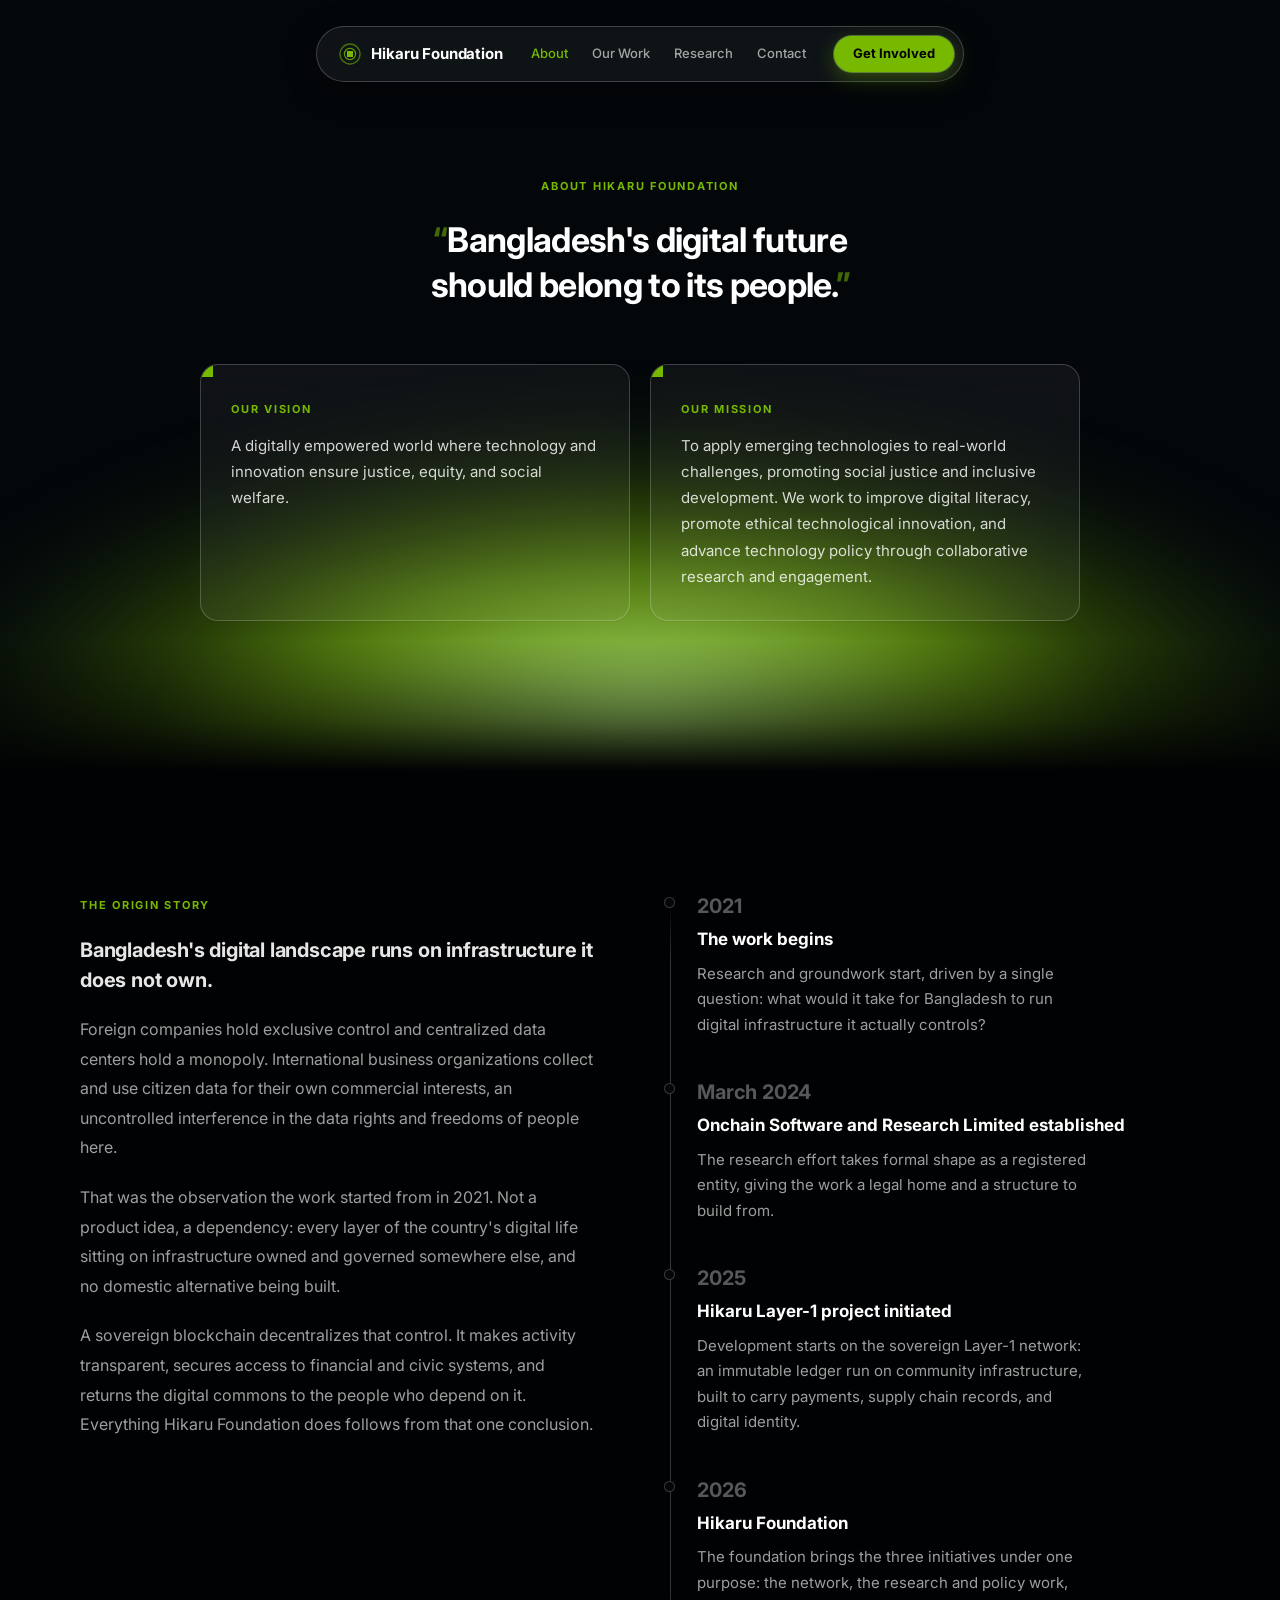
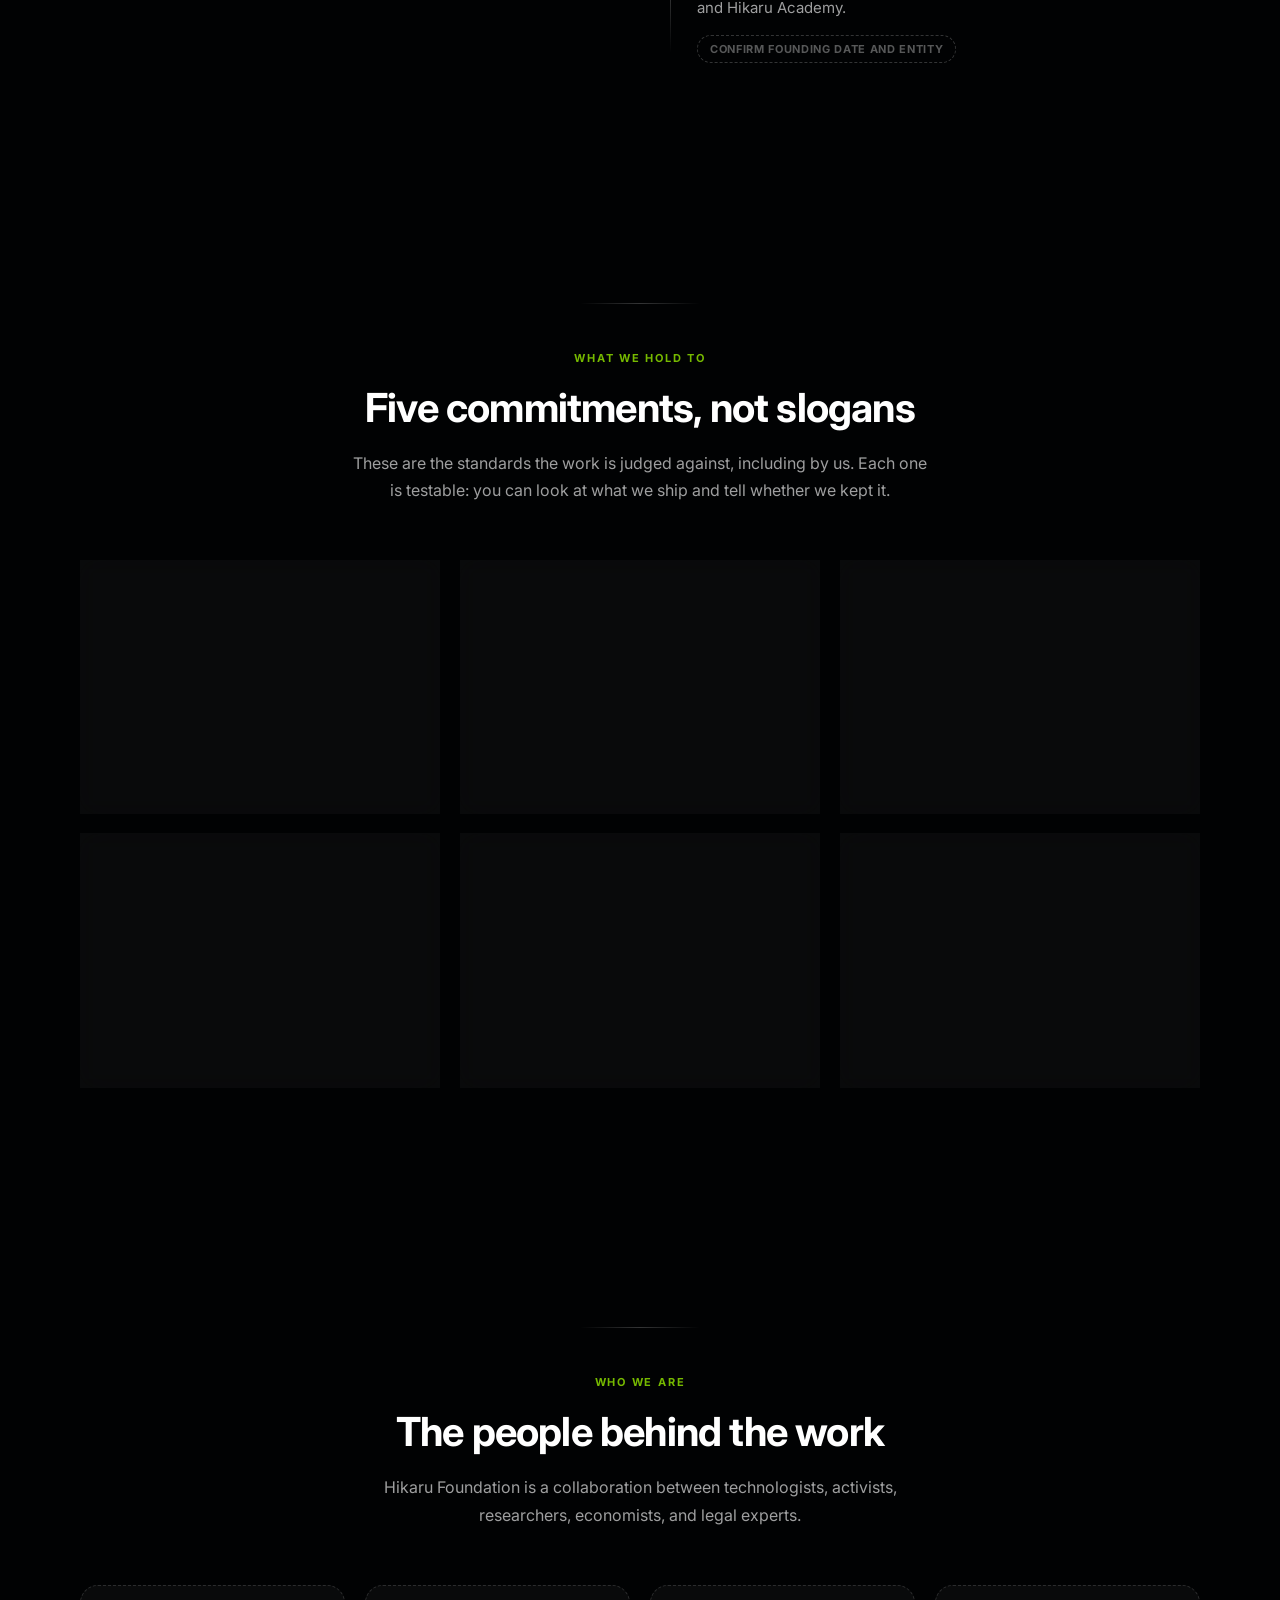
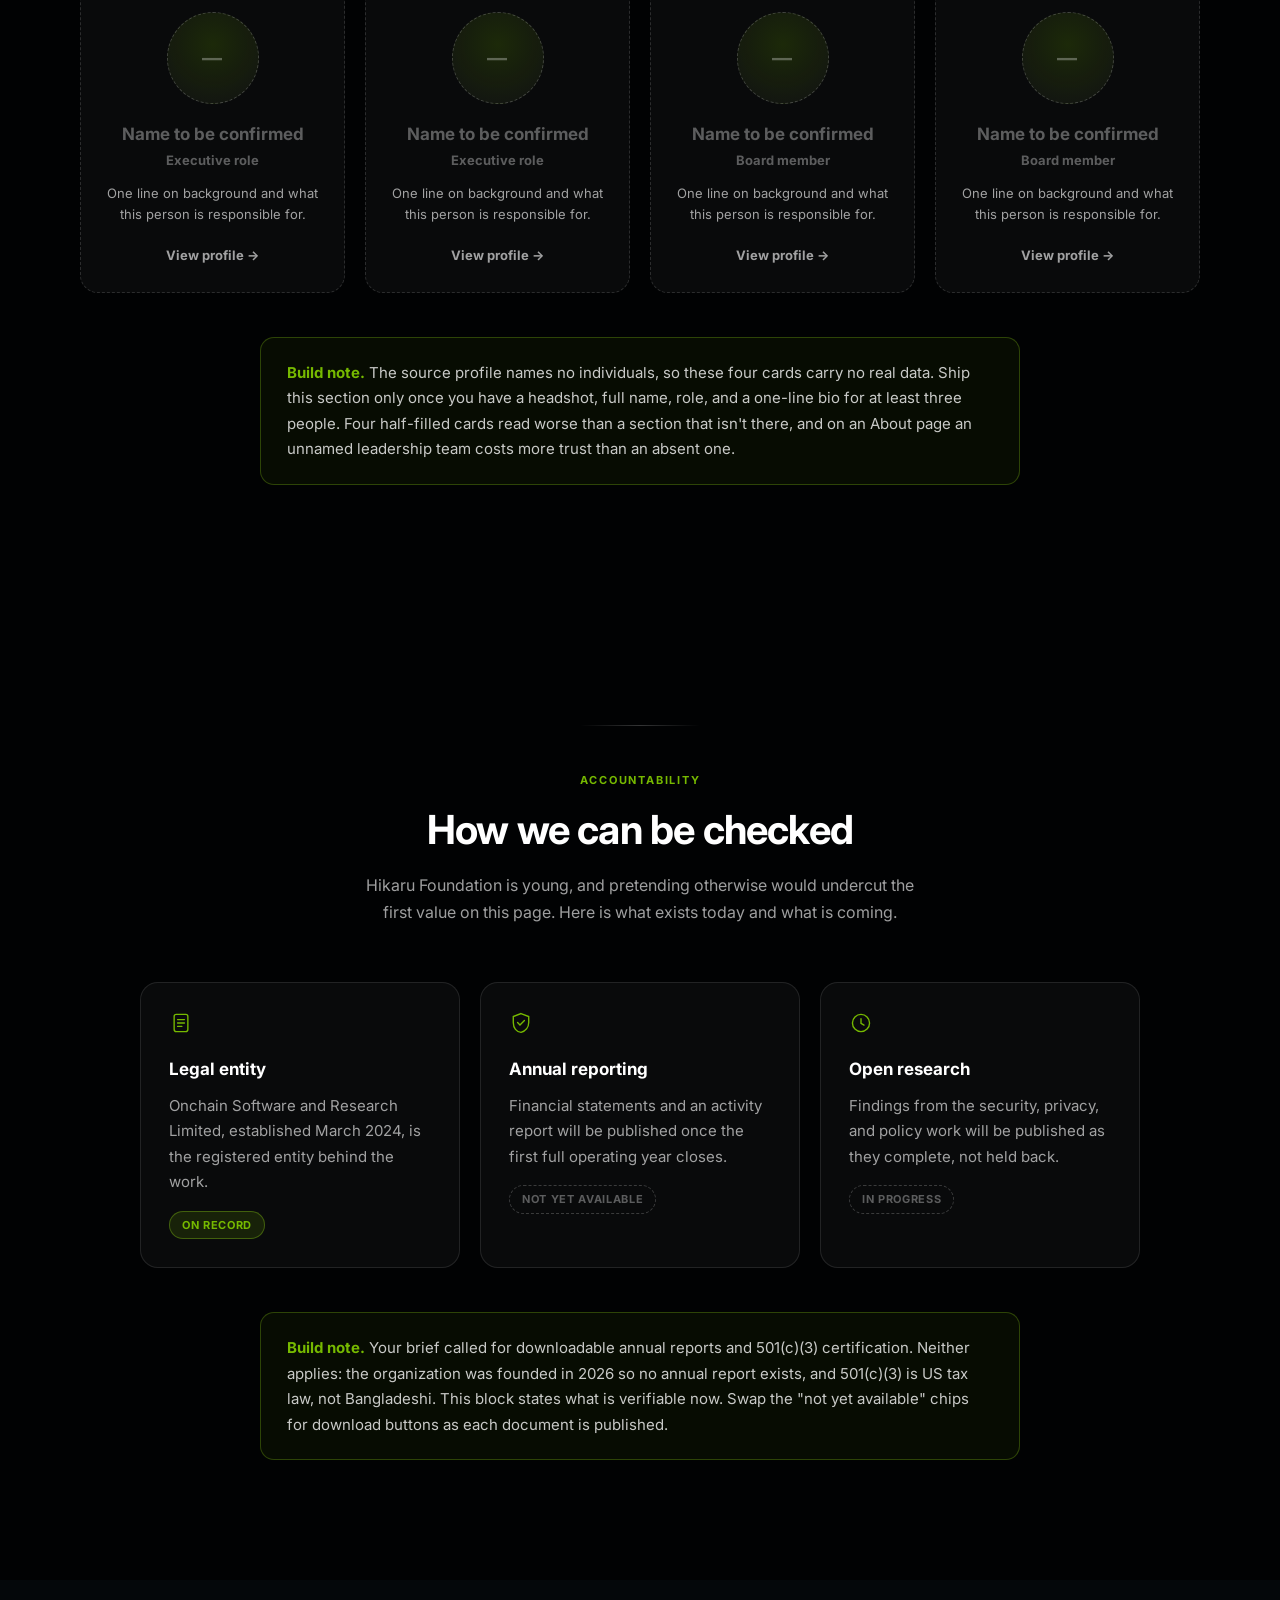
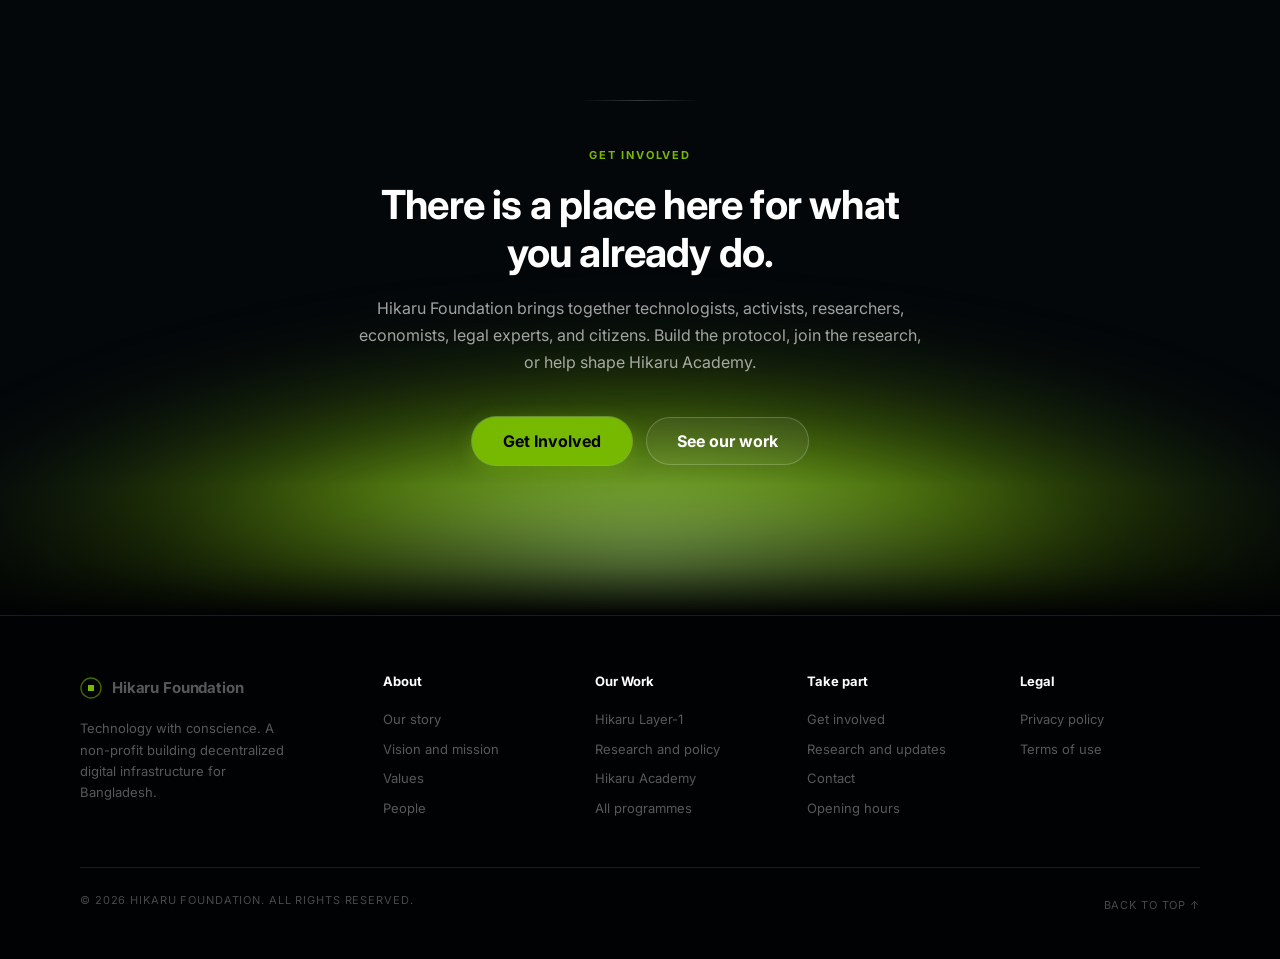
==== about.html @ 53559cbf "Initial commit: Hikaru Foundation static site Seven-page marketing site with no build step or framew" ====
<!DOCTYPE html>
<html lang="en">
<head>
<meta charset="utf-8">
<meta name="viewport" content="width=device-width, initial-scale=1">
<title>About — Hikaru Foundation</title>
<link rel="preconnect" href="https://fonts.googleapis.com">
<link rel="preconnect" href="https://fonts.gstatic.com" crossorigin>
<link href="https://fonts.googleapis.com/css2?family=Inter:wght@400;500;700&display=swap" rel="stylesheet">
<style>
/* ============================================================
   Same token set as the homepage. Nothing new except the
   timeline and team-card rules at the bottom of this sheet.
   ============================================================ */
:root{
  --primary:#76b900;
  --primary-lift:#8fd414;
  --on-primary:#000;
  --ink:#04070a;
  --ink-deep:#010203;
  --on-dark:#fff;
  --on-dark-mute:rgba(255,255,255,.62);
  --on-dark-faint:rgba(255,255,255,.34);
  --hairline:rgba(255,255,255,.10);
  --hairline-lit:rgba(255,255,255,.20);
  --panel:rgba(255,255,255,.035);

  --t-hero:54px; --t-quote:34px; --t-display:40px; --t-h-xl:24px; --t-h-md:20px;
  --t-card:17px; --t-body:16px; --t-sm:15px; --t-cap:13px; --t-xs:11px;

  --sp-section:120px;
}
*{margin:0;padding:0;box-sizing:border-box}
html{scroll-behavior:smooth}
body{
  font-family:Inter,Arial,sans-serif;background:var(--ink-deep);color:var(--on-dark);
  -webkit-font-smoothing:antialiased;line-height:1.5;overflow-x:hidden;
}
@media (prefers-reduced-motion:reduce){html{scroll-behavior:auto}}

.shell{max-width:1200px;margin:0 auto;padding:0 40px}
.narrow{max-width:900px;margin:0 auto}
.center{text-align:center}

/* ---------- stage: bloom slab ---------- */
.stage{position:relative;background:var(--ink);overflow:hidden;isolation:isolate}
.stage::before{
  content:"";position:absolute;left:50%;bottom:-46%;transform:translateX(-50%);
  width:150%;height:105%;pointer-events:none;z-index:0;
  background:radial-gradient(closest-side,
    rgba(196,255,130,.92),
    rgba(143,212,20,.60) 34%,
    rgba(118,185,0,.28) 52%,
    rgba(60,110,10,.11) 68%,
    transparent 80%);
  filter:blur(28px);
  animation:breathe 11s ease-in-out infinite alternate;
}
.stage::after{
  content:"";position:absolute;left:0;right:0;bottom:0;height:130px;z-index:1;
  background:linear-gradient(to bottom, transparent, rgba(1,2,3,.55) 62%, var(--ink-deep));
  pointer-events:none;
}
@keyframes breathe{
  from{transform:translateX(-50%) scale(1);opacity:.92}
  to{transform:translateX(-50%) scale(1.07);opacity:1}
}
@media (prefers-reduced-motion:reduce){.stage::before{animation:none}}
.stage > *{position:relative;z-index:2}

/* ---------- nav ---------- */
.nav-wrap{padding:26px 0 0}
.nav{
  margin:0 auto;width:max-content;display:flex;align-items:center;gap:28px;
  padding:9px 9px 9px 22px;border-radius:999px;
  background:rgba(255,255,255,.05);border:1px solid var(--hairline-lit);
  backdrop-filter:blur(20px) saturate(140%);-webkit-backdrop-filter:blur(20px) saturate(140%);
  box-shadow:0 8px 30px rgba(0,0,0,.45);
}
.brand{display:flex;align-items:center;gap:10px;color:inherit;text-decoration:none}
.brand svg{flex:none}
.brand b{font-size:var(--t-sm);font-weight:700;letter-spacing:-.01em}
.nav-links{display:flex;gap:24px}
.nav-links a{color:var(--on-dark-mute);text-decoration:none;font-size:var(--t-cap);font-weight:500}
.nav-links a:hover,.nav-links a[aria-current]{color:var(--on-dark)}
.nav-links a[aria-current]{color:var(--primary)}
.nav-cta{display:flex;gap:8px}

/* ---------- pills ---------- */
.pill{
  display:inline-flex;align-items:center;justify-content:center;gap:8px;
  height:36px;padding:0 18px;border-radius:999px;border:1px solid transparent;
  font:inherit;font-size:var(--t-cap);font-weight:700;text-decoration:none;cursor:pointer;
  transition:transform .18s, background .18s, box-shadow .18s, border-color .18s;
}
.pill-solid{background:var(--primary);color:var(--on-primary);box-shadow:0 0 0 1px rgba(196,255,130,.35), 0 6px 20px rgba(118,185,0,.35)}
.pill-solid:hover{background:var(--primary-lift);transform:translateY(-1px);box-shadow:0 0 0 1px rgba(196,255,130,.5), 0 8px 26px rgba(118,185,0,.5)}
.pill-ghost{background:rgba(255,255,255,.06);color:var(--on-dark);border-color:var(--hairline-lit)}
.pill-ghost:hover{border-color:rgba(255,255,255,.4);transform:translateY(-1px)}
.pill-lg{height:48px;padding:0 30px;font-size:var(--t-body)}
:focus-visible{outline:2px solid var(--primary);outline-offset:3px}

/* ---------- shared type ---------- */
.eyebrow{font-size:var(--t-xs);font-weight:700;letter-spacing:.16em;text-transform:uppercase;color:var(--primary)}
h2{font-size:var(--t-display);font-weight:700;line-height:1.2;letter-spacing:-.02em}
.lede{margin:18px auto 0;max-width:58ch;color:var(--on-dark-mute);font-size:var(--t-body);line-height:1.7}
section{padding:var(--sp-section) 0}
.rule{width:120px;height:1px;margin:0 auto 40px;background:linear-gradient(90deg,transparent,var(--hairline-lit),transparent)}

/* ==================== 1. MISSION & VISION BANNER ==================== */
.banner{padding:96px 0 150px;text-align:center}
.banner .kicker{margin-bottom:22px}
.quote{
  font-size:var(--t-quote);font-weight:700;line-height:1.34;letter-spacing:-.02em;
  max-width:22ch;margin:0 auto;position:relative;
}
.quote .mark{color:var(--primary);opacity:.55}
.vm-pair{display:grid;grid-template-columns:1fr 1fr;gap:20px;max-width:880px;margin:56px auto 0;text-align:left}
.vm-card{
  padding:30px;border-radius:18px;background:rgba(255,255,255,.05);
  border:1px solid var(--hairline-lit);backdrop-filter:blur(16px);position:relative;overflow:hidden;
}
.vm-card::before{content:"";position:absolute;top:0;left:0;width:12px;height:12px;background:var(--primary)}
.vm-card p{margin-top:14px;font-size:var(--t-sm);line-height:1.75;color:rgba(255,255,255,.82)}

/* ==================== 2. ORIGIN STORY + TIMELINE ==================== */
.story{display:grid;grid-template-columns:1fr 1.05fr;gap:64px;align-items:start}
.story-copy p{color:var(--on-dark-mute);font-size:var(--t-body);line-height:1.85;margin-top:20px}
.story-copy p.first{color:rgba(255,255,255,.9);font-size:var(--t-h-md);font-weight:700;line-height:1.5;letter-spacing:-.01em}

.tl{position:relative;padding-left:38px}
.tl::before{ /* the spine */
  content:"";position:absolute;left:11px;top:10px;bottom:10px;width:1px;
  background:linear-gradient(to bottom, transparent, var(--hairline-lit) 8%, var(--hairline-lit) 92%, transparent);
}
.tl::after{ /* the lit portion, height set by JS on scroll */
  content:"";position:absolute;left:11px;top:10px;width:1px;height:var(--tl-progress,0px);
  background:linear-gradient(to bottom, rgba(196,255,130,.9), rgba(118,185,0,.35));
  box-shadow:0 0 12px rgba(143,212,20,.6);
  transition:height .25s linear;
}
.tl-item{position:relative;padding:0 0 40px}
.tl-item:last-child{padding-bottom:0}
.tl-dot{
  position:absolute;left:-33px;top:6px;width:11px;height:11px;border-radius:999px;
  background:var(--ink);border:1px solid var(--hairline-lit);
  transition:background .3s, border-color .3s, box-shadow .3s;
}
.tl-item.lit .tl-dot{background:var(--primary);border-color:rgba(196,255,130,.8);box-shadow:0 0 16px rgba(143,212,20,.75)}
.tl-year{font-size:var(--t-h-md);font-weight:700;letter-spacing:-.01em;color:var(--on-dark-faint);transition:color .3s}
.tl-item.lit .tl-year{color:var(--primary)}
.tl-head{font-size:var(--t-card);font-weight:700;margin:6px 0 8px}
.tl-body{font-size:var(--t-sm);color:var(--on-dark-mute);line-height:1.7;max-width:44ch}
.tl-note{
  display:inline-block;margin-top:14px;padding:5px 12px;border-radius:999px;
  font-size:var(--t-xs);font-weight:700;letter-spacing:.06em;text-transform:uppercase;
  color:var(--on-dark-faint);border:1px dashed var(--hairline-lit);
}

/* ==================== 3. CORE VALUES ==================== */
.values{display:grid;grid-template-columns:repeat(3,1fr);gap:20px;margin-top:56px}
.value{
  position:relative;padding:32px 28px;text-align:left;overflow:hidden;
  background:var(--panel);border:1px solid var(--hairline);border-radius:18px;
  backdrop-filter:blur(14px);transition:border-color .22s, transform .22s, background .22s;
}
.value:hover{border-color:rgba(143,212,20,.4);transform:translateY(-4px);background:rgba(255,255,255,.055)}
.value::before{content:"";position:absolute;top:0;left:0;width:12px;height:12px;background:var(--primary)}
.value svg{color:var(--primary);margin-bottom:18px}
.value h3{font-size:var(--t-card);font-weight:700;margin-bottom:10px;letter-spacing:-.01em}
.value p{font-size:var(--t-sm);color:var(--on-dark-mute);line-height:1.7}

/* ==================== 4. LEADERSHIP GRID ==================== */
.team{display:grid;grid-template-columns:repeat(4,1fr);gap:20px;margin-top:56px}
.person{
  padding:26px;border-radius:18px;text-align:center;
  background:var(--panel);border:1px solid var(--hairline);
  transition:border-color .22s, transform .22s;
}
.person:hover{border-color:var(--hairline-lit);transform:translateY(-3px)}
.person .shot{
  width:92px;height:92px;border-radius:999px;margin:0 auto 18px;display:grid;place-items:center;
  background:radial-gradient(circle at 50% 35%, rgba(118,185,0,.18), rgba(255,255,255,.03));
  border:1px solid var(--hairline-lit);
  font-size:var(--t-h-md);font-weight:700;color:rgba(255,255,255,.30);letter-spacing:.06em;
}
.person h3{font-size:var(--t-card);font-weight:700;margin-bottom:4px}
.person .role{font-size:var(--t-cap);color:var(--primary);font-weight:700;margin-bottom:12px}
.person .bio{font-size:var(--t-cap);color:var(--on-dark-mute);line-height:1.65;margin-bottom:16px}
.person a{font-size:var(--t-cap);font-weight:700;color:var(--on-dark-mute);text-decoration:none;display:inline-flex;gap:6px}
.person a:hover{color:var(--primary)}

/* placeholder state — deliberately reads as unfinished */
.person.tbc{border-style:dashed;border-color:rgba(255,255,255,.14)}
.person.tbc .shot{border-style:dashed}
.person.tbc h3{color:var(--on-dark-faint)}
.person.tbc .role{color:var(--on-dark-faint)}

.callout{
  max-width:760px;margin:44px auto 0;padding:22px 26px;border-radius:14px;text-align:left;
  background:rgba(118,185,0,.06);border:1px solid rgba(143,212,20,.28);
  font-size:var(--t-sm);line-height:1.7;color:rgba(255,255,255,.78);
}
.callout b{color:var(--primary)}

/* ==================== 5. GOVERNANCE ==================== */
.gov{display:grid;grid-template-columns:repeat(3,1fr);gap:20px;max-width:1000px;margin:56px auto 0;text-align:left}
.gov-card{padding:28px;border-radius:18px;background:var(--panel);border:1px solid var(--hairline)}
.gov-card h3{font-size:var(--t-card);font-weight:700;margin:16px 0 10px}
.gov-card p{font-size:var(--t-sm);color:var(--on-dark-mute);line-height:1.7}
.gov-card .status{
  display:inline-block;margin-top:16px;padding:5px 12px;border-radius:999px;
  font-size:var(--t-xs);font-weight:700;letter-spacing:.06em;text-transform:uppercase;
}
.status.live{background:rgba(118,185,0,.14);color:var(--primary);border:1px solid rgba(143,212,20,.35)}
.status.soon{color:var(--on-dark-faint);border:1px dashed var(--hairline-lit)}

/* ==================== closing ==================== */
.close{padding:var(--sp-section) 0 150px;text-align:center}

/* ---------- footer ---------- */
.foot{background:var(--ink-deep);border-top:1px solid var(--hairline);padding:56px 0 40px}
.foot-grid{display:grid;grid-template-columns:1.5fr repeat(4,1fr);gap:32px}
.foot-brand p{margin-top:14px;font-size:var(--t-cap);color:var(--on-dark-faint);max-width:28ch;line-height:1.65}
.foot h4{font-size:var(--t-cap);font-weight:700;margin-bottom:14px}
.foot a{display:block;padding:5px 0;font-size:var(--t-cap);color:var(--on-dark-faint);text-decoration:none}
.foot a:hover{color:var(--primary)}
.foot .brand{display:flex}
.foot-bottom{display:flex;justify-content:space-between;gap:20px;flex-wrap:wrap;margin-top:44px;padding-top:24px;border-top:1px solid var(--hairline)}
.foot-bottom span,.foot-bottom a{font-size:var(--t-xs);letter-spacing:.08em;text-transform:uppercase;color:rgba(255,255,255,.28)}

/* ---------- reveal ---------- */
.rv{opacity:0;transform:translateY(22px)}
.rv.in{opacity:1;transform:none;transition:opacity .7s ease,transform .7s ease}
@media (prefers-reduced-motion:reduce){.rv{opacity:1;transform:none}}

/* ---------- narrow fallback (spec is desktop 1440) ---------- */
@media (max-width:980px){
  :root{--t-hero:32px;--t-quote:24px;--t-display:26px;--sp-section:72px}
  .shell{padding:0 20px}
  .nav-links{display:none}
  .story,.vm-pair,.values,.team,.gov{grid-template-columns:1fr}
  .team{gap:14px}
  .foot-grid{grid-template-columns:1fr 1fr}
}
</style>
</head>
<body>

<!-- ==================== STAGE: nav + mission banner ==================== -->
<div class="stage">
  <div class="nav-wrap">
    <nav class="nav" aria-label="Primary">
      <a class="brand" href="index.html">
        <svg width="22" height="22" viewBox="0 0 22 22" fill="none" aria-hidden="true">
          <circle cx="11" cy="11" r="10" stroke="#76b900" stroke-width="1.4" opacity=".55"/>
          <circle cx="11" cy="11" r="5.6" stroke="#76b900" stroke-width="1.2" opacity=".8"/>
          <rect x="8" y="8" width="6" height="6" fill="#76b900"/>
        </svg>
        <b>Hikaru Foundation</b>
      </a>
      <div class="nav-links">
        <a href="about.html" aria-current="page">About</a>
        <a href="work.html">Our Work</a>
        <a href="news.html">Research</a>
        <a href="contact.html">Contact</a>
      </div>
      <div class="nav-cta">
        <a class="pill pill-solid" href="involved.html">Get Involved</a>
      </div>
    </nav>
  </div>

  <!-- ===== 1. MISSION & VISION ===== -->
  <header class="banner" id="top">
    <div class="shell">
      <span class="eyebrow kicker" style="display:block">About Hikaru Foundation</span>

      <blockquote class="quote">
        <span class="mark">“</span>Bangladesh's digital future should belong to its people.<span class="mark">”</span>
      </blockquote>

      <div class="vm-pair">
        <div class="vm-card">
          <span class="eyebrow">Our vision</span>
          <p>A digitally empowered world where technology and innovation ensure justice, equity, and social welfare.</p>
        </div>
        <div class="vm-card">
          <span class="eyebrow">Our mission</span>
          <p>To apply emerging technologies to real-world challenges, promoting social justice and inclusive development. We work to improve digital literacy, promote ethical technological innovation, and advance technology policy through collaborative research and engagement.</p>
        </div>
      </div>
    </div>
  </header>
</div>

<main>

<!-- ==================== 2. ORIGIN STORY + TIMELINE ==================== -->
<section id="story">
  <div class="shell">
    <div class="story">

      <div class="story-copy rv">
        <span class="eyebrow">The origin story</span>
        <p class="first">Bangladesh's digital landscape runs on infrastructure it does not own.</p>
        <p>Foreign companies hold exclusive control and centralized data centers hold a monopoly. International business organizations collect and use citizen data for their own commercial interests, an uncontrolled interference in the data rights and freedoms of people here.</p>
        <p>That was the observation the work started from in 2021. Not a product idea, a dependency: every layer of the country's digital life sitting on infrastructure owned and governed somewhere else, and no domestic alternative being built.</p>
        <p>A sovereign blockchain decentralizes that control. It makes activity transparent, secures access to financial and civic systems, and returns the digital commons to the people who depend on it. Everything Hikaru Foundation does follows from that one conclusion.</p>
      </div>

      <div class="tl rv" id="timeline">

        <div class="tl-item">
          <span class="tl-dot" aria-hidden="true"></span>
          <div class="tl-year">2021</div>
          <h3 class="tl-head">The work begins</h3>
          <p class="tl-body">Research and groundwork start, driven by a single question: what would it take for Bangladesh to run digital infrastructure it actually controls?</p>
        </div>

        <div class="tl-item">
          <span class="tl-dot" aria-hidden="true"></span>
          <div class="tl-year">March 2024</div>
          <h3 class="tl-head">Onchain Software and Research Limited established</h3>
          <p class="tl-body">The research effort takes formal shape as a registered entity, giving the work a legal home and a structure to build from.</p>
        </div>

        <div class="tl-item">
          <span class="tl-dot" aria-hidden="true"></span>
          <div class="tl-year">2025</div>
          <h3 class="tl-head">Hikaru Layer-1 project initiated</h3>
          <p class="tl-body">Development starts on the sovereign Layer-1 network: an immutable ledger run on community infrastructure, built to carry payments, supply chain records, and digital identity.</p>
        </div>

        <div class="tl-item">
          <span class="tl-dot" aria-hidden="true"></span>
          <div class="tl-year">2026</div>
          <h3 class="tl-head">Hikaru Foundation</h3>
          <p class="tl-body">The foundation brings the three initiatives under one purpose: the network, the research and policy work, and Hikaru Academy.</p>
          <span class="tl-note">Confirm founding date and entity</span>
        </div>

      </div>
    </div>
  </div>
</section>

<!-- ==================== 3. CORE VALUES ==================== -->
<section id="values">
  <div class="shell center">
    <div class="rule"></div>
    <div class="rv">
      <span class="eyebrow">What we hold to</span>
      <h2 style="margin-top:16px">Five commitments, not slogans</h2>
      <p class="lede">These are the standards the work is judged against, including by us. Each one is testable: you can look at what we ship and tell whether we kept it.</p>
    </div>

    <div class="values">

      <article class="value rv">
        <svg width="26" height="26" viewBox="0 0 28 28" fill="none" aria-hidden="true">
          <circle cx="14" cy="14" r="10" stroke="currentColor" stroke-width="1.6"/>
          <path d="M9.5 14.5l3 3 6-6.5" stroke="currentColor" stroke-width="1.6" stroke-linecap="round" stroke-linejoin="round"/>
        </svg>
        <h3>Transparency and accountability</h3>
        <p>A ledger anyone can inspect is only useful if the organization behind it works the same way. We publish what we decide and why, and we expect to be held to it.</p>
      </article>

      <article class="value rv">
        <svg width="26" height="26" viewBox="0 0 28 28" fill="none" aria-hidden="true">
          <path d="M14 3v4M14 21v4M3 14h4M21 14h4M6.2 6.2l2.9 2.9M18.9 18.9l2.9 2.9M21.8 6.2l-2.9 2.9M9.1 18.9l-2.9 2.9" stroke="currentColor" stroke-width="1.6" stroke-linecap="round"/>
          <circle cx="14" cy="14" r="4.2" stroke="currentColor" stroke-width="1.6"/>
        </svg>
        <h3>Ethical innovation</h3>
        <p>New technology is not neutral, and speed is not a defence. We weigh who carries the risk of what we build before we build it.</p>
      </article>

      <article class="value rv">
        <svg width="26" height="26" viewBox="0 0 28 28" fill="none" aria-hidden="true">
          <circle cx="14" cy="6" r="3" stroke="currentColor" stroke-width="1.6"/>
          <circle cx="5" cy="21" r="3" stroke="currentColor" stroke-width="1.6"/>
          <circle cx="23" cy="21" r="3" stroke="currentColor" stroke-width="1.6"/>
          <path d="M12 8.5L7 18.5M16 8.5l5 10M8 21h12" stroke="currentColor" stroke-width="1.6"/>
        </svg>
        <h3>Decentralized governance</h3>
        <p>Infrastructure the public depends on should not have a single owner, and that includes us. Control is designed to distribute as the network grows.</p>
      </article>

      <article class="value rv">
        <svg width="26" height="26" viewBox="0 0 28 28" fill="none" aria-hidden="true">
          <path d="M14 24s9-5.5 9-12.5A9 9 0 005 11.5C5 18.5 14 24 14 24z" stroke="currentColor" stroke-width="1.6" stroke-linejoin="round"/>
          <path d="M14 24V11M14 15l4-3.5M14 18l-4-3.5" stroke="currentColor" stroke-width="1.5" stroke-linecap="round"/>
        </svg>
        <h3>Sustainability</h3>
        <p>Infrastructure that outlives its funding cycle is the only kind worth building. We plan for decades of operation, not a launch.</p>
      </article>

      <article class="value rv">
        <svg width="26" height="26" viewBox="0 0 28 28" fill="none" aria-hidden="true">
          <rect x="5" y="12" width="18" height="12" rx="2.5" stroke="currentColor" stroke-width="1.6"/>
          <path d="M9.5 12V9a4.5 4.5 0 019 0v3" stroke="currentColor" stroke-width="1.6" stroke-linecap="round"/>
          <circle cx="14" cy="18" r="1.8" fill="currentColor"/>
        </svg>
        <h3>Technological autonomy</h3>
        <p>A country that cannot run its own critical systems is negotiating from a weak position permanently. Autonomy is the whole point of the work.</p>
      </article>

      <article class="value rv">
        <svg width="26" height="26" viewBox="0 0 28 28" fill="none" aria-hidden="true">
          <path d="M4 6h7a3 3 0 013 3v14a3 3 0 00-3-3H4V6zM24 6h-7a3 3 0 00-3 3v14a3 3 0 013-3h7V6z" stroke="currentColor" stroke-width="1.6" stroke-linejoin="round"/>
        </svg>
        <h3>Knowledge in public hands</h3>
        <p>Infrastructure people cannot understand is not really theirs. Hikaru Academy exists so the knowledge spreads as widely as the network does.</p>
      </article>

    </div>
  </div>
</section>

<!-- ==================== 4. LEADERSHIP ==================== -->
<section id="team">
  <div class="shell center">
    <div class="rule"></div>
    <div class="rv">
      <span class="eyebrow">Who we are</span>
      <h2 style="margin-top:16px">The people behind the work</h2>
      <p class="lede">Hikaru Foundation is a collaboration between technologists, activists, researchers, economists, and legal experts.</p>
    </div>

    <!-- ============================================================
         PLACEHOLDER GRID — no names, roles, or photographs exist in
         the source material. Cards are styled as unfinished on purpose.
         Replace each with: headshot, full name, role, one-line bio,
         and a link to a profile. Delete any card left unfilled.
         ============================================================ -->
    <div class="team">

      <article class="person tbc rv">
        <div class="shot" aria-hidden="true">—</div>
        <h3>Name to be confirmed</h3>
        <div class="role">Executive role</div>
        <p class="bio">One line on background and what this person is responsible for.</p>
        <a href="#">View profile →</a>
      </article>

      <article class="person tbc rv">
        <div class="shot" aria-hidden="true">—</div>
        <h3>Name to be confirmed</h3>
        <div class="role">Executive role</div>
        <p class="bio">One line on background and what this person is responsible for.</p>
        <a href="#">View profile →</a>
      </article>

      <article class="person tbc rv">
        <div class="shot" aria-hidden="true">—</div>
        <h3>Name to be confirmed</h3>
        <div class="role">Board member</div>
        <p class="bio">One line on background and what this person is responsible for.</p>
        <a href="#">View profile →</a>
      </article>

      <article class="person tbc rv">
        <div class="shot" aria-hidden="true">—</div>
        <h3>Name to be confirmed</h3>
        <div class="role">Board member</div>
        <p class="bio">One line on background and what this person is responsible for.</p>
        <a href="#">View profile →</a>
      </article>

    </div>

    <div class="callout rv">
      <b>Build note.</b> The source profile names no individuals, so these four cards carry no real data. Ship this section only once you have a headshot, full name, role, and a one-line bio for at least three people. Four half-filled cards read worse than a section that isn't there, and on an About page an unnamed leadership team costs more trust than an absent one.
    </div>
  </div>
</section>

<!-- ==================== 5. GOVERNANCE & ACCOUNTABILITY ==================== -->
<section id="governance">
  <div class="shell center">
    <div class="rule"></div>
    <div class="rv">
      <span class="eyebrow">Accountability</span>
      <h2 style="margin-top:16px">How we can be checked</h2>
      <p class="lede">Hikaru Foundation is young, and pretending otherwise would undercut the first value on this page. Here is what exists today and what is coming.</p>
    </div>

    <div class="gov">

      <div class="gov-card rv">
        <svg width="24" height="24" viewBox="0 0 28 28" fill="none" aria-hidden="true" style="color:var(--primary)">
          <rect x="6" y="4" width="16" height="20" rx="2.5" stroke="currentColor" stroke-width="1.6"/>
          <path d="M10 10h8M10 14h8M10 18h5" stroke="currentColor" stroke-width="1.6" stroke-linecap="round"/>
        </svg>
        <h3>Legal entity</h3>
        <p>Onchain Software and Research Limited, established March 2024, is the registered entity behind the work.</p>
        <span class="status live">On record</span>
      </div>

      <div class="gov-card rv">
        <svg width="24" height="24" viewBox="0 0 28 28" fill="none" aria-hidden="true" style="color:var(--primary)">
          <path d="M14 3l9 3.5v7c0 5.5-3.8 10-9 11.5C8.8 24.5 5 20 5 13.5v-7L14 3z" stroke="currentColor" stroke-width="1.6"/>
          <path d="M10 13.5l2.8 2.8L18 11" stroke="currentColor" stroke-width="1.6" stroke-linecap="round"/>
        </svg>
        <h3>Annual reporting</h3>
        <p>Financial statements and an activity report will be published once the first full operating year closes.</p>
        <span class="status soon">Not yet available</span>
      </div>

      <div class="gov-card rv">
        <svg width="24" height="24" viewBox="0 0 28 28" fill="none" aria-hidden="true" style="color:var(--primary)">
          <circle cx="14" cy="14" r="10" stroke="currentColor" stroke-width="1.6"/>
          <path d="M14 9v5.5l3.5 2" stroke="currentColor" stroke-width="1.6" stroke-linecap="round"/>
        </svg>
        <h3>Open research</h3>
        <p>Findings from the security, privacy, and policy work will be published as they complete, not held back.</p>
        <span class="status soon">In progress</span>
      </div>

    </div>

    <div class="callout rv">
      <b>Build note.</b> Your brief called for downloadable annual reports and 501(c)(3) certification. Neither applies: the organization was founded in 2026 so no annual report exists, and 501(c)(3) is US tax law, not Bangladeshi. This block states what is verifiable now. Swap the "not yet available" chips for download buttons as each document is published.
    </div>
  </div>
</section>

</main>

<!-- ==================== CLOSING, on a second bloom ==================== -->
<div class="stage">
  <section class="close">
    <div class="shell center">
      <div class="rule"></div>
      <div class="rv">
        <span class="eyebrow">Get involved</span>
        <h2 style="margin:16px auto 0;max-width:20ch">There is a place here for what you already do.</h2>
        <p class="lede">Hikaru Foundation brings together technologists, activists, researchers, economists, legal experts, and citizens. Build the protocol, join the research, or help shape Hikaru Academy.</p>
        <div style="margin-top:40px;display:flex;gap:14px;justify-content:center;flex-wrap:wrap">
          <a class="pill pill-solid pill-lg" href="involved.html">Get Involved</a>
          <a class="pill pill-ghost pill-lg" href="work.html">See our work</a>
        </div>
      </div>
    </div>
  </section>
</div>

<!-- ==================== FOOTER ==================== -->
<footer class="foot">
  <div class="shell">
    <div class="foot-grid">
      <div class="foot-brand">
        <a class="brand" href="index.html">
          <svg width="22" height="22" viewBox="0 0 22 22" fill="none" aria-hidden="true">
            <circle cx="11" cy="11" r="10" stroke="#76b900" stroke-width="1.4" opacity=".55"/>
            <rect x="8" y="8" width="6" height="6" fill="#76b900"/>
          </svg>
          <b>Hikaru Foundation</b>
        </a>
        <p>Technology with conscience. A non-profit building decentralized digital infrastructure for Bangladesh.</p>
      </div>
      <div><h4>About</h4><a href="about.html#story">Our story</a><a href="about.html">Vision and mission</a><a href="about.html#values">Values</a><a href="about.html#team">People</a></div>
      <div><h4>Our Work</h4><a href="network.html">Hikaru Layer-1</a><a href="work.html#research">Research and policy</a><a href="work.html#academy">Hikaru Academy</a><a href="work.html">All programmes</a></div>
      <div><h4>Take part</h4><a href="involved.html">Get involved</a><a href="news.html">Research and updates</a><a href="contact.html">Contact</a><a href="contact.html#hours">Opening hours</a></div>
      <div><h4>Legal</h4><a href="#">Privacy policy</a><a href="#">Terms of use</a></div>
    </div>
    <div class="foot-bottom">
      <span>© 2026 Hikaru Foundation. All rights reserved.</span>
      <a href="#top">Back to top ↑</a>
    </div>
  </div>
</footer>

<script>
/* ---------- scroll reveal ---------- */
var io = new IntersectionObserver(function(es){
  es.forEach(function(e){ if (e.isIntersecting) { e.target.classList.add('in'); io.unobserve(e.target); } });
}, { threshold: .1 });
Array.prototype.forEach.call(document.querySelectorAll('.rv'), function(el){ io.observe(el); });

/* ---------- timeline: spine fills as you scroll, dots light in turn ---------- */
(function(){
  var tl = document.getElementById('timeline');
  if (!tl) return;
  var items = Array.prototype.slice.call(tl.querySelectorAll('.tl-item'));
  var reduce = window.matchMedia('(prefers-reduced-motion:reduce)').matches;

  if (reduce) {
    items.forEach(function(i){ i.classList.add('lit'); });
    tl.style.setProperty('--tl-progress', '100%');
    return;
  }

  var ticking = false;
  function update(){
    ticking = false;
    var mark = window.innerHeight * 0.62;   // the trigger line
    var top = tl.getBoundingClientRect().top;
    var lastLit = -1;

    items.forEach(function(item, i){
      var y = item.getBoundingClientRect().top;
      if (y < mark) { item.classList.add('lit'); lastLit = i; }
      else { item.classList.remove('lit'); }
    });

    var h = 0;
    if (lastLit >= 0) {
      var dot = items[lastLit].querySelector('.tl-dot');
      h = dot.getBoundingClientRect().top - tl.getBoundingClientRect().top - 4;
    }
    tl.style.setProperty('--tl-progress', Math.max(0, h) + 'px');
  }

  window.addEventListener('scroll', function(){
    if (!ticking) { ticking = true; requestAnimationFrame(update); }
  }, { passive: true });
  window.addEventListener('resize', update);
  update();
})();
</script>

</body>
</html>
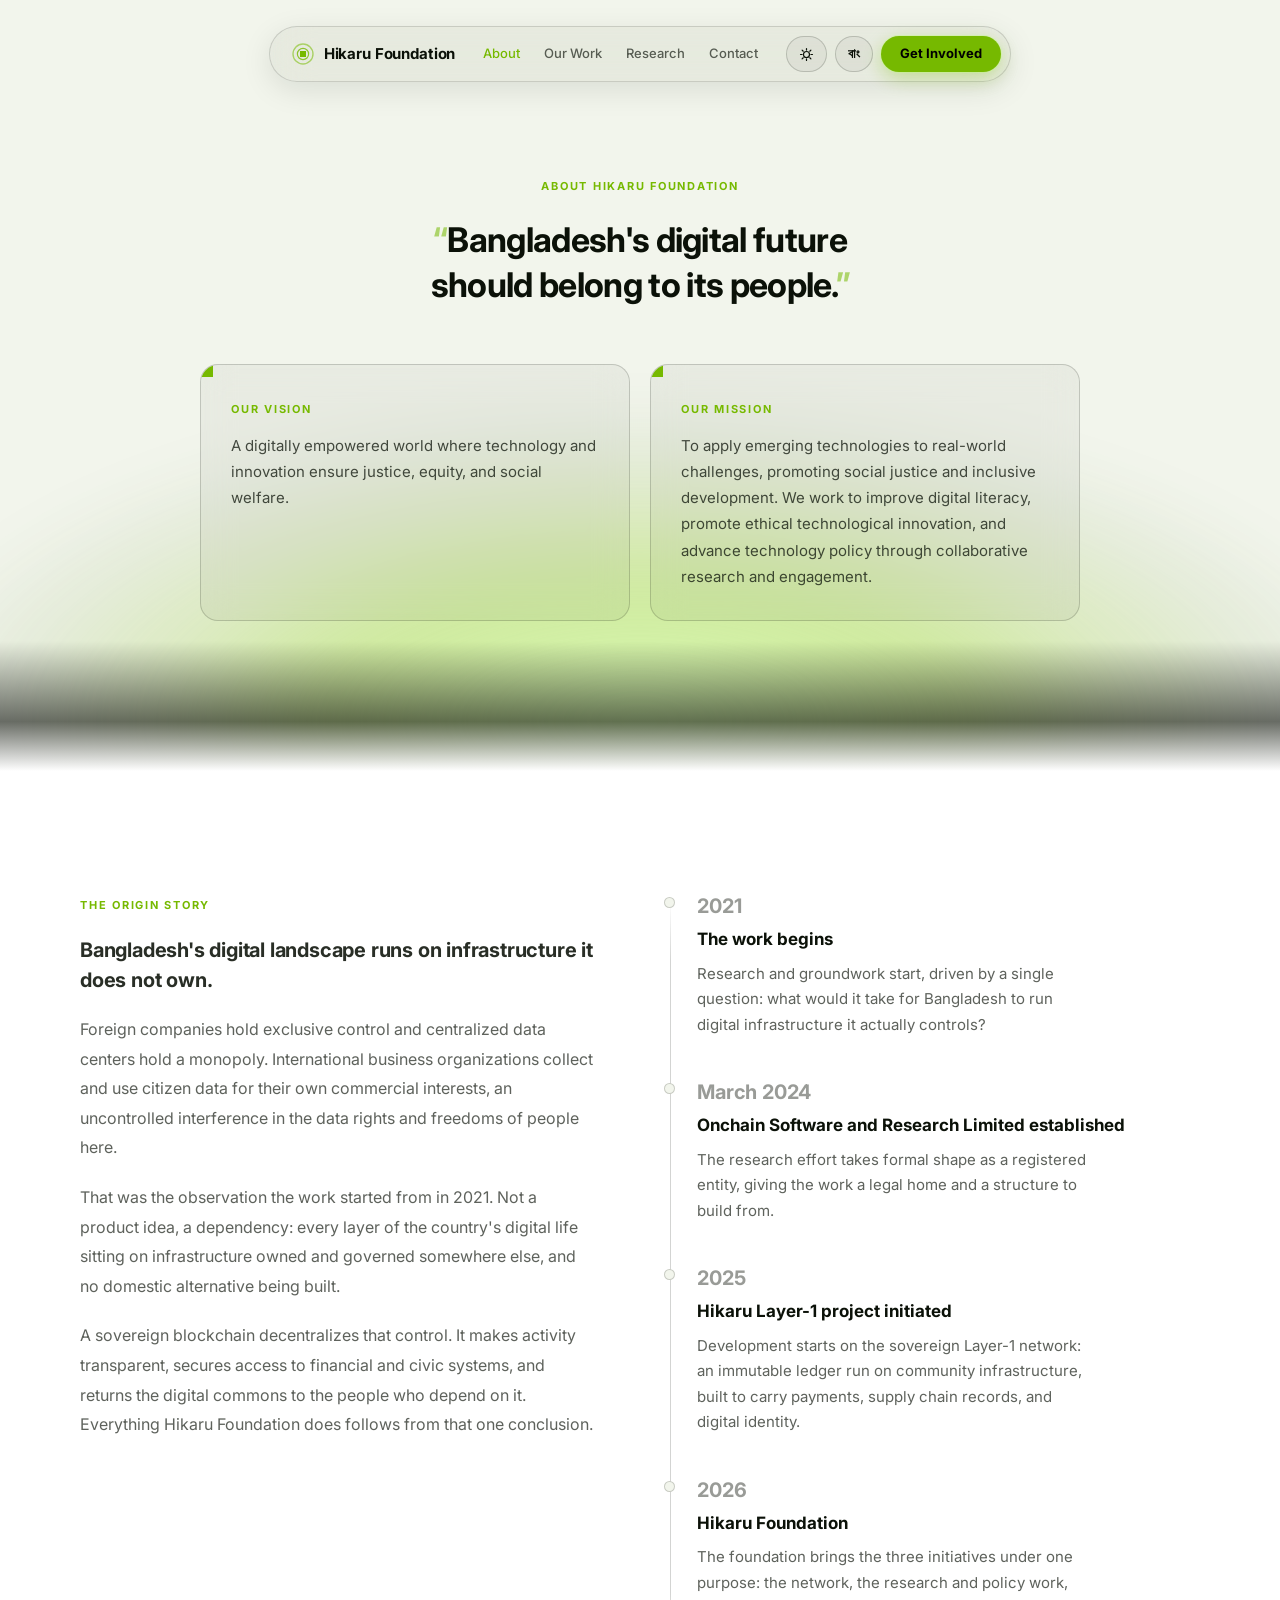
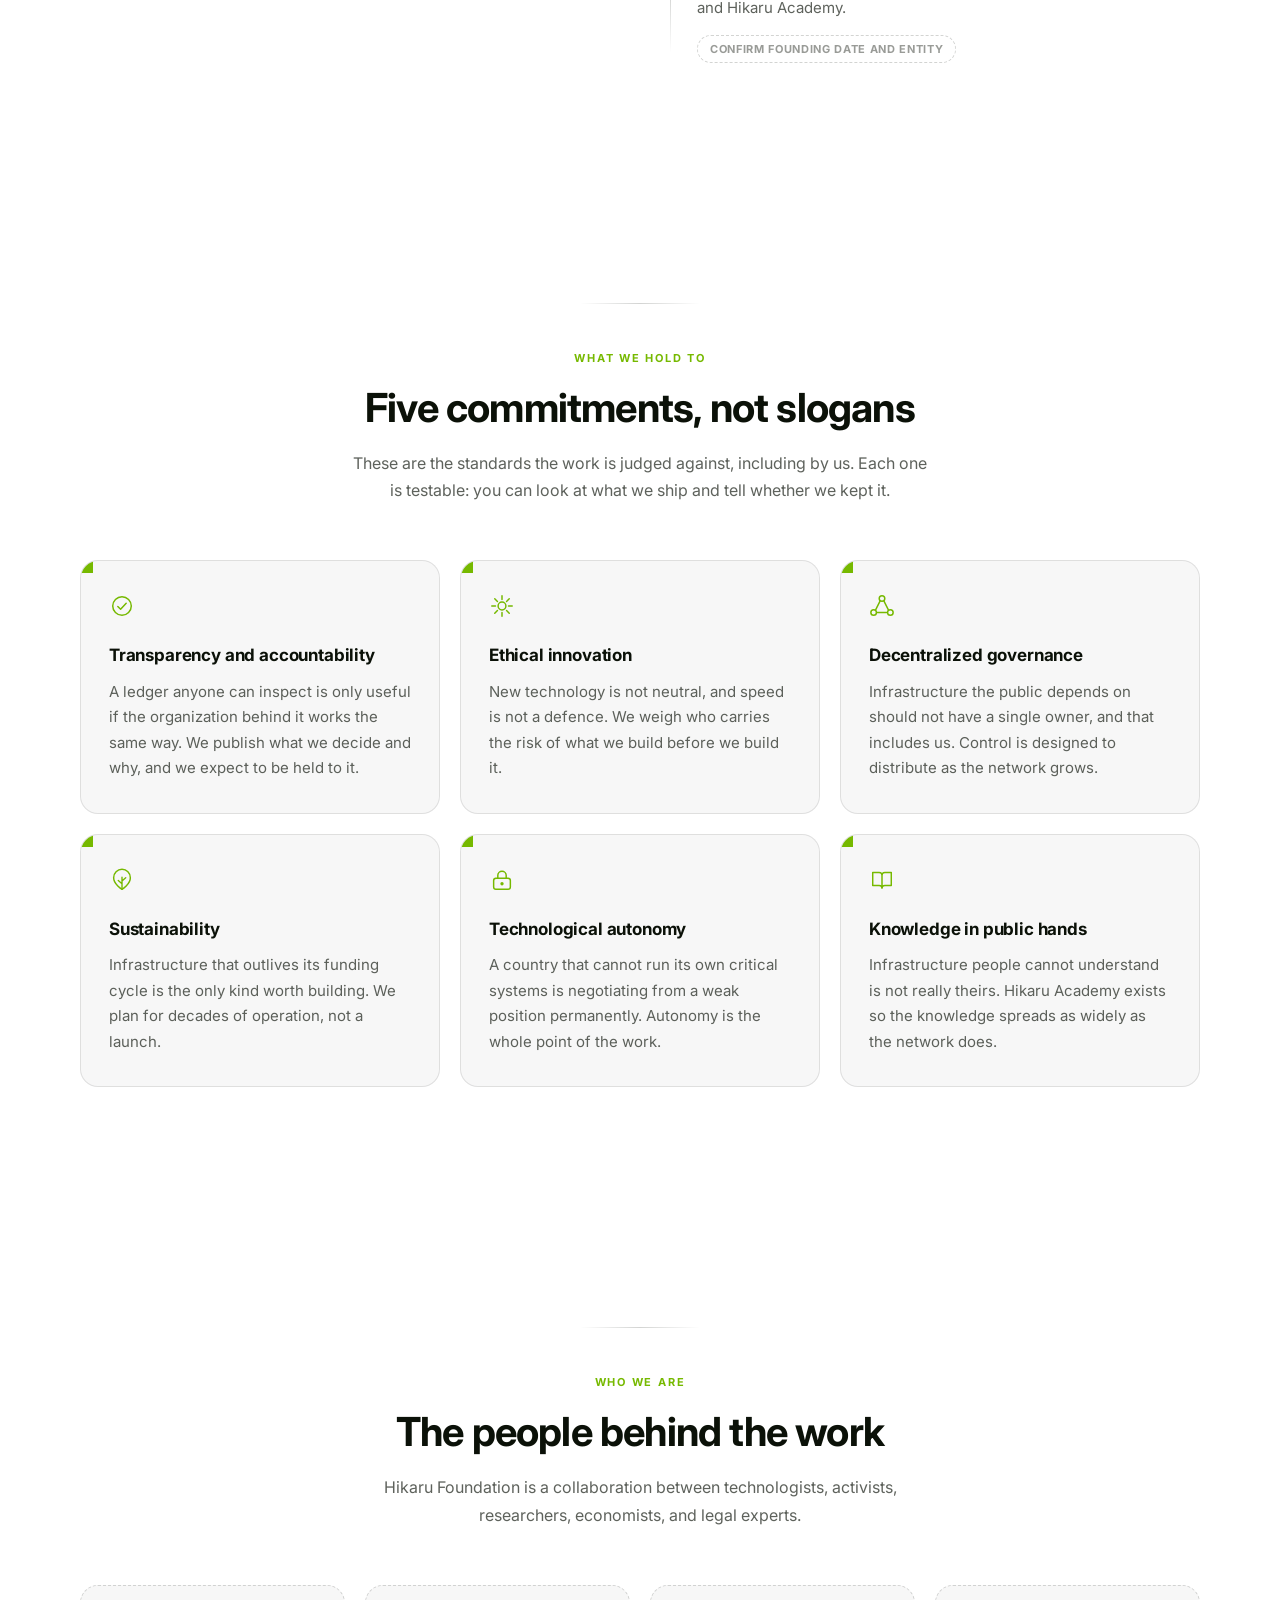
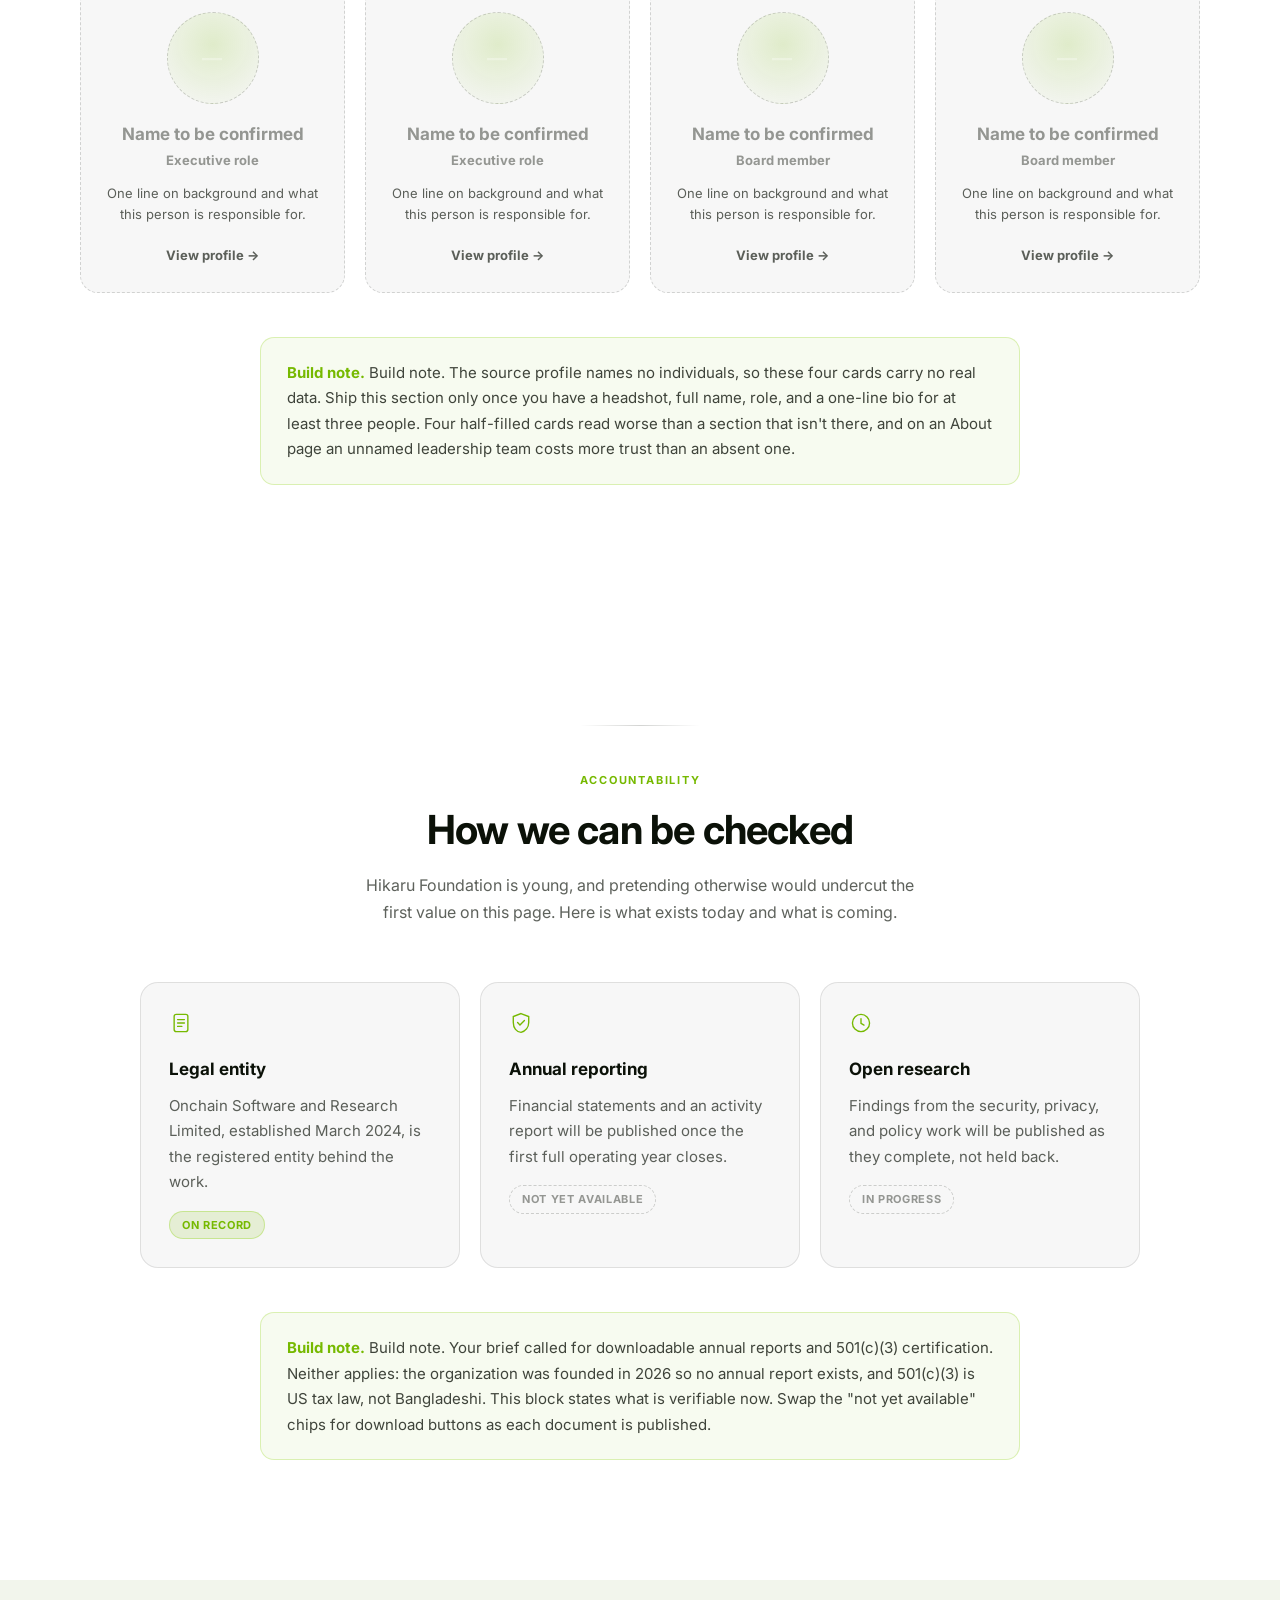
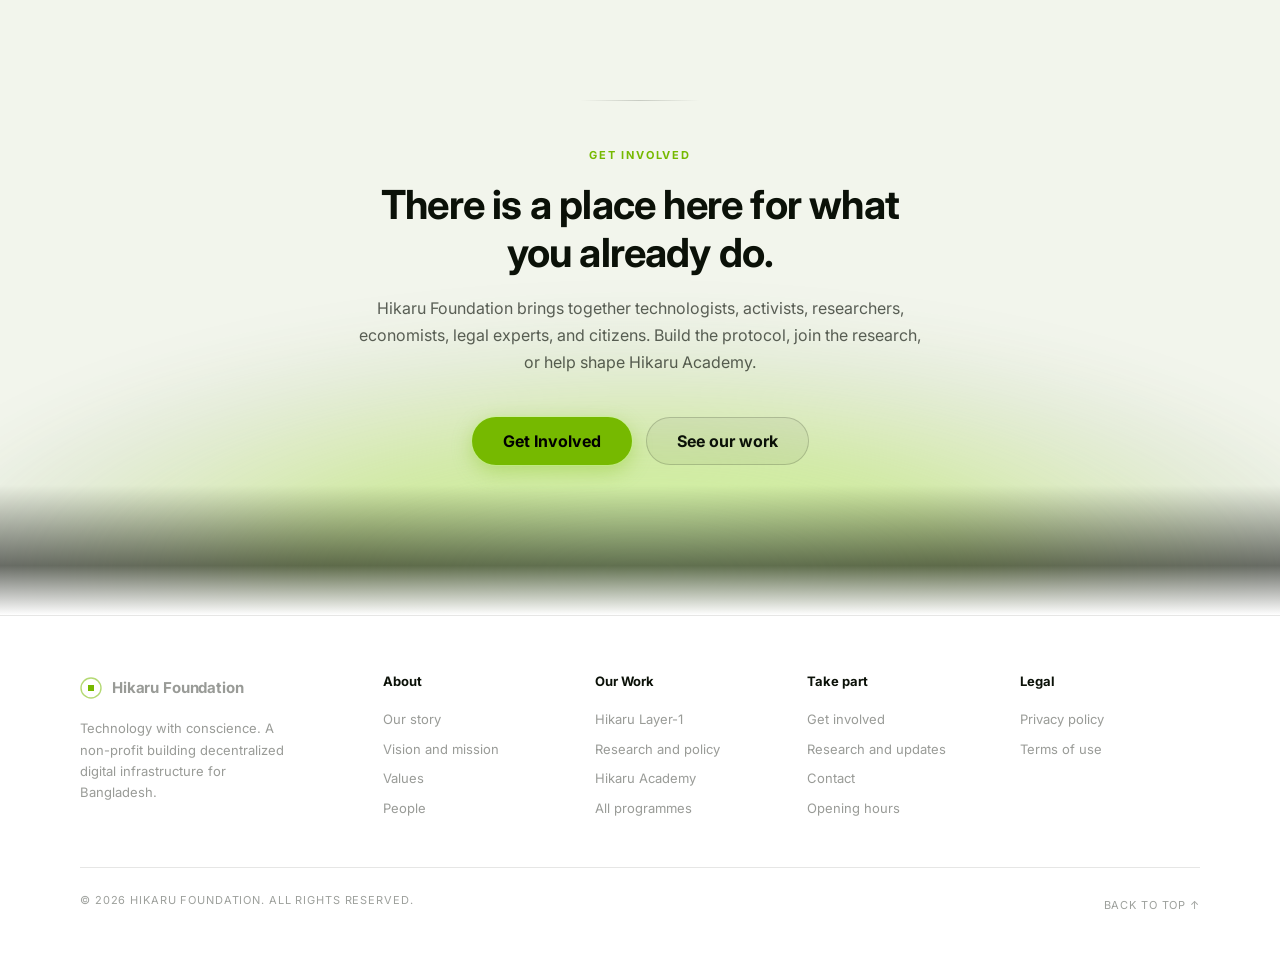
==== commit f32cc400: "Add dark/light theme toggle and English/Bangla language toggle Two icon buttons in the nav on every " ====
--- a/about.html
+++ b/about.html
@@ -4,9 +4,11 @@
 <meta charset="utf-8">
 <meta name="viewport" content="width=device-width, initial-scale=1">
 <title>About — Hikaru Foundation</title>
+<script>(function(){try{var t=localStorage.getItem('hikaru-theme');if(!t)t=window.matchMedia('(prefers-color-scheme: light)').matches?'light':'dark';document.documentElement.setAttribute('data-theme',t);}catch(e){}})();</script>
 <link rel="preconnect" href="https://fonts.googleapis.com">
 <link rel="preconnect" href="https://fonts.gstatic.com" crossorigin>
 <link href="https://fonts.googleapis.com/css2?family=Inter:wght@400;500;700&display=swap" rel="stylesheet">
+<link rel="stylesheet" href="assets/theme.css">
 <style>
 /* ============================================================
    Same token set as the homepage. Nothing new except the
@@ -245,7 +247,7 @@
 }
 </style>
 </head>
-<body>
+<body data-page="about">
 
 <!-- ==================== STAGE: nav + mission banner ==================== -->
 <div class="stage">
@@ -257,16 +259,21 @@
           <circle cx="11" cy="11" r="5.6" stroke="#76b900" stroke-width="1.2" opacity=".8"/>
           <rect x="8" y="8" width="6" height="6" fill="#76b900"/>
         </svg>
-        <b>Hikaru Foundation</b>
+        <b data-i18n="brand_name">Hikaru Foundation</b>
       </a>
       <div class="nav-links">
-        <a href="about.html" aria-current="page">About</a>
-        <a href="work.html">Our Work</a>
-        <a href="news.html">Research</a>
-        <a href="contact.html">Contact</a>
+        <a href="about.html" aria-current="page" data-i18n="nav_about">About</a>
+        <a href="work.html" data-i18n="nav_work">Our Work</a>
+        <a href="news.html" data-i18n="nav_research">Research</a>
+        <a href="contact.html" data-i18n="nav_contact">Contact</a>
       </div>
       <div class="nav-cta">
-        <a class="pill pill-solid" href="involved.html">Get Involved</a>
+        <button class="icon-btn js-theme-toggle" type="button" aria-pressed="false" aria-label="Switch to light mode">
+          <svg class="i-dark" width="15" height="15" viewBox="0 0 16 16" fill="none" aria-hidden="true"><path d="M13.8 9.6A6.3 6.3 0 016.4 2.2a6.3 6.3 0 108.9 8.9c-.5.3-1 .5-1.5.5z" stroke="currentColor" stroke-width="1.3" stroke-linejoin="round"/></svg>
+          <svg class="i-light" width="15" height="15" viewBox="0 0 16 16" fill="none" aria-hidden="true"><circle cx="8" cy="8" r="3.2" stroke="currentColor" stroke-width="1.3"/><path d="M8 1.6v1.7M8 12.7v1.7M14.4 8h-1.7M3.3 8H1.6M12.7 3.3l-1.2 1.2M4.5 11.5l-1.2 1.2M12.7 12.7l-1.2-1.2M4.5 4.5L3.3 3.3" stroke="currentColor" stroke-width="1.3" stroke-linecap="round"/></svg>
+        </button>
+        <button class="icon-btn lang-btn js-lang-toggle" type="button" aria-label="Switch to Bangla">বাং</button>
+        <a class="pill pill-solid" href="involved.html" data-i18n="nav_getinvolved">Get Involved</a>
       </div>
     </nav>
   </div>
@@ -274,20 +281,20 @@
   <!-- ===== 1. MISSION & VISION ===== -->
   <header class="banner" id="top">
     <div class="shell">
-      <span class="eyebrow kicker" style="display:block">About Hikaru Foundation</span>
+      <span class="eyebrow kicker" style="display:block" data-i18n="abt_kicker">About Hikaru Foundation</span>
 
       <blockquote class="quote">
-        <span class="mark">“</span>Bangladesh's digital future should belong to its people.<span class="mark">”</span>
+        <span class="mark">“</span><span data-i18n="abt_quote">Bangladesh's digital future should belong to its people.</span><span class="mark">”</span>
       </blockquote>
 
       <div class="vm-pair">
         <div class="vm-card">
-          <span class="eyebrow">Our vision</span>
-          <p>A digitally empowered world where technology and innovation ensure justice, equity, and social welfare.</p>
+          <span class="eyebrow" data-i18n="abt_vision_label">Our vision</span>
+          <p data-i18n="abt_vision_p">A digitally empowered world where technology and innovation ensure justice, equity, and social welfare.</p>
         </div>
         <div class="vm-card">
-          <span class="eyebrow">Our mission</span>
-          <p>To apply emerging technologies to real-world challenges, promoting social justice and inclusive development. We work to improve digital literacy, promote ethical technological innovation, and advance technology policy through collaborative research and engagement.</p>
+          <span class="eyebrow" data-i18n="abt_mission_label">Our mission</span>
+          <p data-i18n="abt_mission_p">To apply emerging technologies to real-world challenges, promoting social justice and inclusive development. We work to improve digital literacy, promote ethical technological innovation, and advance technology policy through collaborative research and engagement.</p>
         </div>
       </div>
     </div>
@@ -302,42 +309,42 @@
     <div class="story">
 
       <div class="story-copy rv">
-        <span class="eyebrow">The origin story</span>
-        <p class="first">Bangladesh's digital landscape runs on infrastructure it does not own.</p>
-        <p>Foreign companies hold exclusive control and centralized data centers hold a monopoly. International business organizations collect and use citizen data for their own commercial interests, an uncontrolled interference in the data rights and freedoms of people here.</p>
-        <p>That was the observation the work started from in 2021. Not a product idea, a dependency: every layer of the country's digital life sitting on infrastructure owned and governed somewhere else, and no domestic alternative being built.</p>
-        <p>A sovereign blockchain decentralizes that control. It makes activity transparent, secures access to financial and civic systems, and returns the digital commons to the people who depend on it. Everything Hikaru Foundation does follows from that one conclusion.</p>
+        <span class="eyebrow" data-i18n="abt_story_eyebrow">The origin story</span>
+        <p class="first" data-i18n="abt_story_first">Bangladesh's digital landscape runs on infrastructure it does not own.</p>
+        <p data-i18n="abt_story_p1">Foreign companies hold exclusive control and centralized data centers hold a monopoly. International business organizations collect and use citizen data for their own commercial interests, an uncontrolled interference in the data rights and freedoms of people here.</p>
+        <p data-i18n="abt_story_p2">That was the observation the work started from in 2021. Not a product idea, a dependency: every layer of the country's digital life sitting on infrastructure owned and governed somewhere else, and no domestic alternative being built.</p>
+        <p data-i18n="abt_story_p3">A sovereign blockchain decentralizes that control. It makes activity transparent, secures access to financial and civic systems, and returns the digital commons to the people who depend on it. Everything Hikaru Foundation does follows from that one conclusion.</p>
       </div>
 
       <div class="tl rv" id="timeline">
 
         <div class="tl-item">
           <span class="tl-dot" aria-hidden="true"></span>
-          <div class="tl-year">2021</div>
-          <h3 class="tl-head">The work begins</h3>
-          <p class="tl-body">Research and groundwork start, driven by a single question: what would it take for Bangladesh to run digital infrastructure it actually controls?</p>
+          <div class="tl-year" data-i18n="abt_tl1_y">2021</div>
+          <h3 class="tl-head" data-i18n="abt_tl1_h">The work begins</h3>
+          <p class="tl-body" data-i18n="abt_tl1_b">Research and groundwork start, driven by a single question: what would it take for Bangladesh to run digital infrastructure it actually controls?</p>
         </div>
 
         <div class="tl-item">
           <span class="tl-dot" aria-hidden="true"></span>
-          <div class="tl-year">March 2024</div>
-          <h3 class="tl-head">Onchain Software and Research Limited established</h3>
-          <p class="tl-body">The research effort takes formal shape as a registered entity, giving the work a legal home and a structure to build from.</p>
+          <div class="tl-year" data-i18n="abt_tl2_y">March 2024</div>
+          <h3 class="tl-head" data-i18n="abt_tl2_h">Onchain Software and Research Limited established</h3>
+          <p class="tl-body" data-i18n="abt_tl2_b">The research effort takes formal shape as a registered entity, giving the work a legal home and a structure to build from.</p>
         </div>
 
         <div class="tl-item">
           <span class="tl-dot" aria-hidden="true"></span>
-          <div class="tl-year">2025</div>
-          <h3 class="tl-head">Hikaru Layer-1 project initiated</h3>
-          <p class="tl-body">Development starts on the sovereign Layer-1 network: an immutable ledger run on community infrastructure, built to carry payments, supply chain records, and digital identity.</p>
+          <div class="tl-year" data-i18n="abt_tl3_y">2025</div>
+          <h3 class="tl-head" data-i18n="abt_tl3_h">Hikaru Layer-1 project initiated</h3>
+          <p class="tl-body" data-i18n="abt_tl3_b">Development starts on the sovereign Layer-1 network: an immutable ledger run on community infrastructure, built to carry payments, supply chain records, and digital identity.</p>
         </div>
 
         <div class="tl-item">
           <span class="tl-dot" aria-hidden="true"></span>
-          <div class="tl-year">2026</div>
-          <h3 class="tl-head">Hikaru Foundation</h3>
-          <p class="tl-body">The foundation brings the three initiatives under one purpose: the network, the research and policy work, and Hikaru Academy.</p>
-          <span class="tl-note">Confirm founding date and entity</span>
+          <div class="tl-year" data-i18n="abt_tl4_y">2026</div>
+          <h3 class="tl-head" data-i18n="abt_tl4_h">Hikaru Foundation</h3>
+          <p class="tl-body" data-i18n="abt_tl4_b">The foundation brings the three initiatives under one purpose: the network, the research and policy work, and Hikaru Academy.</p>
+          <span class="tl-note" data-i18n="abt_tl4_note">Confirm founding date and entity</span>
         </div>
 
       </div>
@@ -350,9 +357,9 @@
   <div class="shell center">
     <div class="rule"></div>
     <div class="rv">
-      <span class="eyebrow">What we hold to</span>
-      <h2 style="margin-top:16px">Five commitments, not slogans</h2>
-      <p class="lede">These are the standards the work is judged against, including by us. Each one is testable: you can look at what we ship and tell whether we kept it.</p>
+      <span class="eyebrow" data-i18n="abt_values_eyebrow">What we hold to</span>
+      <h2 style="margin-top:16px" data-i18n="abt_values_h2">Five commitments, not slogans</h2>
+      <p class="lede" data-i18n="abt_values_lede">These are the standards the work is judged against, including by us. Each one is testable: you can look at what we ship and tell whether we kept it.</p>
     </div>
 
     <div class="values">
@@ -362,8 +369,8 @@
           <circle cx="14" cy="14" r="10" stroke="currentColor" stroke-width="1.6"/>
           <path d="M9.5 14.5l3 3 6-6.5" stroke="currentColor" stroke-width="1.6" stroke-linecap="round" stroke-linejoin="round"/>
         </svg>
-        <h3>Transparency and accountability</h3>
-        <p>A ledger anyone can inspect is only useful if the organization behind it works the same way. We publish what we decide and why, and we expect to be held to it.</p>
+        <h3 data-i18n="abt_v1_h3">Transparency and accountability</h3>
+        <p data-i18n="abt_v1_p">A ledger anyone can inspect is only useful if the organization behind it works the same way. We publish what we decide and why, and we expect to be held to it.</p>
       </article>
 
       <article class="value rv">
@@ -371,8 +378,8 @@
           <path d="M14 3v4M14 21v4M3 14h4M21 14h4M6.2 6.2l2.9 2.9M18.9 18.9l2.9 2.9M21.8 6.2l-2.9 2.9M9.1 18.9l-2.9 2.9" stroke="currentColor" stroke-width="1.6" stroke-linecap="round"/>
           <circle cx="14" cy="14" r="4.2" stroke="currentColor" stroke-width="1.6"/>
         </svg>
-        <h3>Ethical innovation</h3>
-        <p>New technology is not neutral, and speed is not a defence. We weigh who carries the risk of what we build before we build it.</p>
+        <h3 data-i18n="abt_v2_h3">Ethical innovation</h3>
+        <p data-i18n="abt_v2_p">New technology is not neutral, and speed is not a defence. We weigh who carries the risk of what we build before we build it.</p>
       </article>
 
       <article class="value rv">
@@ -382,8 +389,8 @@
           <circle cx="23" cy="21" r="3" stroke="currentColor" stroke-width="1.6"/>
           <path d="M12 8.5L7 18.5M16 8.5l5 10M8 21h12" stroke="currentColor" stroke-width="1.6"/>
         </svg>
-        <h3>Decentralized governance</h3>
-        <p>Infrastructure the public depends on should not have a single owner, and that includes us. Control is designed to distribute as the network grows.</p>
+        <h3 data-i18n="abt_v3_h3">Decentralized governance</h3>
+        <p data-i18n="abt_v3_p">Infrastructure the public depends on should not have a single owner, and that includes us. Control is designed to distribute as the network grows.</p>
       </article>
 
       <article class="value rv">
@@ -391,8 +398,8 @@
           <path d="M14 24s9-5.5 9-12.5A9 9 0 005 11.5C5 18.5 14 24 14 24z" stroke="currentColor" stroke-width="1.6" stroke-linejoin="round"/>
           <path d="M14 24V11M14 15l4-3.5M14 18l-4-3.5" stroke="currentColor" stroke-width="1.5" stroke-linecap="round"/>
         </svg>
-        <h3>Sustainability</h3>
-        <p>Infrastructure that outlives its funding cycle is the only kind worth building. We plan for decades of operation, not a launch.</p>
+        <h3 data-i18n="abt_v4_h3">Sustainability</h3>
+        <p data-i18n="abt_v4_p">Infrastructure that outlives its funding cycle is the only kind worth building. We plan for decades of operation, not a launch.</p>
       </article>
 
       <article class="value rv">
@@ -401,16 +408,16 @@
           <path d="M9.5 12V9a4.5 4.5 0 019 0v3" stroke="currentColor" stroke-width="1.6" stroke-linecap="round"/>
           <circle cx="14" cy="18" r="1.8" fill="currentColor"/>
         </svg>
-        <h3>Technological autonomy</h3>
-        <p>A country that cannot run its own critical systems is negotiating from a weak position permanently. Autonomy is the whole point of the work.</p>
+        <h3 data-i18n="abt_v5_h3">Technological autonomy</h3>
+        <p data-i18n="abt_v5_p">A country that cannot run its own critical systems is negotiating from a weak position permanently. Autonomy is the whole point of the work.</p>
       </article>
 
       <article class="value rv">
         <svg width="26" height="26" viewBox="0 0 28 28" fill="none" aria-hidden="true">
           <path d="M4 6h7a3 3 0 013 3v14a3 3 0 00-3-3H4V6zM24 6h-7a3 3 0 00-3 3v14a3 3 0 013-3h7V6z" stroke="currentColor" stroke-width="1.6" stroke-linejoin="round"/>
         </svg>
-        <h3>Knowledge in public hands</h3>
-        <p>Infrastructure people cannot understand is not really theirs. Hikaru Academy exists so the knowledge spreads as widely as the network does.</p>
+        <h3 data-i18n="abt_v6_h3">Knowledge in public hands</h3>
+        <p data-i18n="abt_v6_p">Infrastructure people cannot understand is not really theirs. Hikaru Academy exists so the knowledge spreads as widely as the network does.</p>
       </article>
 
     </div>
@@ -422,9 +429,9 @@
   <div class="shell center">
     <div class="rule"></div>
     <div class="rv">
-      <span class="eyebrow">Who we are</span>
-      <h2 style="margin-top:16px">The people behind the work</h2>
-      <p class="lede">Hikaru Foundation is a collaboration between technologists, activists, researchers, economists, and legal experts.</p>
+      <span class="eyebrow" data-i18n="abt_team_eyebrow">Who we are</span>
+      <h2 style="margin-top:16px" data-i18n="abt_team_h2">The people behind the work</h2>
+      <p class="lede" data-i18n="abt_team_lede">Hikaru Foundation is a collaboration between technologists, activists, researchers, economists, and legal experts.</p>
     </div>
 
     <!-- ============================================================
@@ -437,40 +444,40 @@
 
       <article class="person tbc rv">
         <div class="shot" aria-hidden="true">—</div>
-        <h3>Name to be confirmed</h3>
-        <div class="role">Executive role</div>
-        <p class="bio">One line on background and what this person is responsible for.</p>
-        <a href="#">View profile →</a>
+        <h3 data-i18n="abt_person_name">Name to be confirmed</h3>
+        <div class="role" data-i18n="abt_person_role_exec">Executive role</div>
+        <p class="bio" data-i18n="abt_person_bio">One line on background and what this person is responsible for.</p>
+        <a href="#" data-i18n="abt_person_link">View profile →</a>
       </article>
 
       <article class="person tbc rv">
         <div class="shot" aria-hidden="true">—</div>
-        <h3>Name to be confirmed</h3>
-        <div class="role">Executive role</div>
-        <p class="bio">One line on background and what this person is responsible for.</p>
-        <a href="#">View profile →</a>
+        <h3 data-i18n="abt_person_name">Name to be confirmed</h3>
+        <div class="role" data-i18n="abt_person_role_exec">Executive role</div>
+        <p class="bio" data-i18n="abt_person_bio">One line on background and what this person is responsible for.</p>
+        <a href="#" data-i18n="abt_person_link">View profile →</a>
       </article>
 
       <article class="person tbc rv">
         <div class="shot" aria-hidden="true">—</div>
-        <h3>Name to be confirmed</h3>
-        <div class="role">Board member</div>
-        <p class="bio">One line on background and what this person is responsible for.</p>
-        <a href="#">View profile →</a>
+        <h3 data-i18n="abt_person_name">Name to be confirmed</h3>
+        <div class="role" data-i18n="abt_person_role_board">Board member</div>
+        <p class="bio" data-i18n="abt_person_bio">One line on background and what this person is responsible for.</p>
+        <a href="#" data-i18n="abt_person_link">View profile →</a>
       </article>
 
       <article class="person tbc rv">
         <div class="shot" aria-hidden="true">—</div>
-        <h3>Name to be confirmed</h3>
-        <div class="role">Board member</div>
-        <p class="bio">One line on background and what this person is responsible for.</p>
-        <a href="#">View profile →</a>
+        <h3 data-i18n="abt_person_name">Name to be confirmed</h3>
+        <div class="role" data-i18n="abt_person_role_board">Board member</div>
+        <p class="bio" data-i18n="abt_person_bio">One line on background and what this person is responsible for.</p>
+        <a href="#" data-i18n="abt_person_link">View profile →</a>
       </article>
 
     </div>
 
     <div class="callout rv">
-      <b>Build note.</b> The source profile names no individuals, so these four cards carry no real data. Ship this section only once you have a headshot, full name, role, and a one-line bio for at least three people. Four half-filled cards read worse than a section that isn't there, and on an About page an unnamed leadership team costs more trust than an absent one.
+      <b>Build note.</b> <span data-i18n="abt_team_callout">The source profile names no individuals, so these four cards carry no real data. Ship this section only once you have a headshot, full name, role, and a one-line bio for at least three people. Four half-filled cards read worse than a section that isn't there, and on an About page an unnamed leadership team costs more trust than an absent one.</span>
     </div>
   </div>
 </section>
@@ -480,9 +487,9 @@
   <div class="shell center">
     <div class="rule"></div>
     <div class="rv">
-      <span class="eyebrow">Accountability</span>
-      <h2 style="margin-top:16px">How we can be checked</h2>
-      <p class="lede">Hikaru Foundation is young, and pretending otherwise would undercut the first value on this page. Here is what exists today and what is coming.</p>
+      <span class="eyebrow" data-i18n="abt_gov_eyebrow">Accountability</span>
+      <h2 style="margin-top:16px" data-i18n="abt_gov_h2">How we can be checked</h2>
+      <p class="lede" data-i18n="abt_gov_lede">Hikaru Foundation is young, and pretending otherwise would undercut the first value on this page. Here is what exists today and what is coming.</p>
     </div>
 
     <div class="gov">
@@ -492,9 +499,9 @@
           <rect x="6" y="4" width="16" height="20" rx="2.5" stroke="currentColor" stroke-width="1.6"/>
           <path d="M10 10h8M10 14h8M10 18h5" stroke="currentColor" stroke-width="1.6" stroke-linecap="round"/>
         </svg>
-        <h3>Legal entity</h3>
-        <p>Onchain Software and Research Limited, established March 2024, is the registered entity behind the work.</p>
-        <span class="status live">On record</span>
+        <h3 data-i18n="abt_gov1_h3">Legal entity</h3>
+        <p data-i18n="abt_gov1_p">Onchain Software and Research Limited, established March 2024, is the registered entity behind the work.</p>
+        <span class="status live" data-i18n="abt_gov1_status">On record</span>
       </div>
 
       <div class="gov-card rv">
@@ -502,9 +509,9 @@
           <path d="M14 3l9 3.5v7c0 5.5-3.8 10-9 11.5C8.8 24.5 5 20 5 13.5v-7L14 3z" stroke="currentColor" stroke-width="1.6"/>
           <path d="M10 13.5l2.8 2.8L18 11" stroke="currentColor" stroke-width="1.6" stroke-linecap="round"/>
         </svg>
-        <h3>Annual reporting</h3>
-        <p>Financial statements and an activity report will be published once the first full operating year closes.</p>
-        <span class="status soon">Not yet available</span>
+        <h3 data-i18n="abt_gov2_h3">Annual reporting</h3>
+        <p data-i18n="abt_gov2_p">Financial statements and an activity report will be published once the first full operating year closes.</p>
+        <span class="status soon" data-i18n="abt_gov2_status">Not yet available</span>
       </div>
 
       <div class="gov-card rv">
@@ -512,15 +519,15 @@
           <circle cx="14" cy="14" r="10" stroke="currentColor" stroke-width="1.6"/>
           <path d="M14 9v5.5l3.5 2" stroke="currentColor" stroke-width="1.6" stroke-linecap="round"/>
         </svg>
-        <h3>Open research</h3>
-        <p>Findings from the security, privacy, and policy work will be published as they complete, not held back.</p>
-        <span class="status soon">In progress</span>
+        <h3 data-i18n="abt_gov3_h3">Open research</h3>
+        <p data-i18n="abt_gov3_p">Findings from the security, privacy, and policy work will be published as they complete, not held back.</p>
+        <span class="status soon" data-i18n="abt_gov3_status">In progress</span>
       </div>
 
     </div>
 
     <div class="callout rv">
-      <b>Build note.</b> Your brief called for downloadable annual reports and 501(c)(3) certification. Neither applies: the organization was founded in 2026 so no annual report exists, and 501(c)(3) is US tax law, not Bangladeshi. This block states what is verifiable now. Swap the "not yet available" chips for download buttons as each document is published.
+      <b>Build note.</b> <span data-i18n="abt_gov_callout">Your brief called for downloadable annual reports and 501(c)(3) certification. Neither applies: the organization was founded in 2026 so no annual report exists, and 501(c)(3) is US tax law, not Bangladeshi. This block states what is verifiable now. Swap the "not yet available" chips for download buttons as each document is published.</span>
     </div>
   </div>
 </section>
@@ -533,12 +540,12 @@
     <div class="shell center">
       <div class="rule"></div>
       <div class="rv">
-        <span class="eyebrow">Get involved</span>
-        <h2 style="margin:16px auto 0;max-width:20ch">There is a place here for what you already do.</h2>
-        <p class="lede">Hikaru Foundation brings together technologists, activists, researchers, economists, legal experts, and citizens. Build the protocol, join the research, or help shape Hikaru Academy.</p>
+        <span class="eyebrow" data-i18n="abt_close_eyebrow">Get involved</span>
+        <h2 style="margin:16px auto 0;max-width:20ch" data-i18n="abt_close_h2">There is a place here for what you already do.</h2>
+        <p class="lede" data-i18n="abt_close_lede">Hikaru Foundation brings together technologists, activists, researchers, economists, legal experts, and citizens. Build the protocol, join the research, or help shape Hikaru Academy.</p>
         <div style="margin-top:40px;display:flex;gap:14px;justify-content:center;flex-wrap:wrap">
-          <a class="pill pill-solid pill-lg" href="involved.html">Get Involved</a>
-          <a class="pill pill-ghost pill-lg" href="work.html">See our work</a>
+          <a class="pill pill-solid pill-lg" href="involved.html" data-i18n="abt_close_btn1">Get Involved</a>
+          <a class="pill pill-ghost pill-lg" href="work.html" data-i18n="abt_close_btn2">See our work</a>
         </div>
       </div>
     </div>
@@ -555,21 +562,26 @@
             <circle cx="11" cy="11" r="10" stroke="#76b900" stroke-width="1.4" opacity=".55"/>
             <rect x="8" y="8" width="6" height="6" fill="#76b900"/>
           </svg>
-          <b>Hikaru Foundation</b>
+          <b data-i18n="brand_name">Hikaru Foundation</b>
         </a>
-        <p>Technology with conscience. A non-profit building decentralized digital infrastructure for Bangladesh.</p>
-      </div>
-      <div><h4>About</h4><a href="about.html#story">Our story</a><a href="about.html">Vision and mission</a><a href="about.html#values">Values</a><a href="about.html#team">People</a></div>
-      <div><h4>Our Work</h4><a href="network.html">Hikaru Layer-1</a><a href="work.html#research">Research and policy</a><a href="work.html#academy">Hikaru Academy</a><a href="work.html">All programmes</a></div>
-      <div><h4>Take part</h4><a href="involved.html">Get involved</a><a href="news.html">Research and updates</a><a href="contact.html">Contact</a><a href="contact.html#hours">Opening hours</a></div>
-      <div><h4>Legal</h4><a href="#">Privacy policy</a><a href="#">Terms of use</a></div>
+        <p data-i18n="foot_tagline">Technology with conscience. A non-profit building decentralized digital infrastructure for Bangladesh.</p>
+      </div>
+      <div><h4 data-i18n="foot_h_about">About</h4><a href="about.html#story" data-i18n="foot_our_story">Our story</a><a href="about.html" data-i18n="foot_vision_mission">Vision and mission</a><a href="about.html#values" data-i18n="foot_values">Values</a><a href="about.html#team" data-i18n="foot_people">People</a></div>
+      <div><h4 data-i18n="foot_h_work">Our Work</h4><a href="network.html" data-i18n="foot_hikaru_l1">Hikaru Layer-1</a><a href="work.html#research" data-i18n="foot_research_policy">Research and policy</a><a href="work.html#academy" data-i18n="foot_academy">Hikaru Academy</a><a href="work.html" data-i18n="foot_all_programmes">All programmes</a></div>
+      <div><h4 data-i18n="foot_h_takepart">Take part</h4><a href="involved.html" data-i18n="foot_get_involved">Get involved</a><a href="news.html" data-i18n="foot_research_updates">Research and updates</a><a href="contact.html" data-i18n="foot_contact">Contact</a><a href="contact.html#hours" data-i18n="foot_opening_hours">Opening hours</a></div>
+      <div><h4 data-i18n="foot_h_legal">Legal</h4><a href="#" data-i18n="foot_privacy">Privacy policy</a><a href="#" data-i18n="foot_terms">Terms of use</a></div>
     </div>
     <div class="foot-bottom">
-      <span>© 2026 Hikaru Foundation. All rights reserved.</span>
-      <a href="#top">Back to top ↑</a>
+      <span data-i18n="foot_copyright">© 2026 Hikaru Foundation. All rights reserved.</span>
+      <a href="#top" data-i18n="foot_back_to_top">Back to top ↑</a>
     </div>
   </div>
 </footer>
+
+<script src="assets/i18n-core.js"></script>
+<script src="assets/i18n-about.js"></script>
+<script src="assets/theme.js"></script>
+<script src="assets/i18n.js"></script>
 
 <script>
 /* ---------- scroll reveal ---------- */
--- a/assets/theme.css
+++ b/assets/theme.css
@@ -0,0 +1,96 @@
+/* ============================================================
+   Shared light/dark theme + toggle button styles.
+   Linked by every page. Overrides the dark-mode custom properties
+   each page defines in its own <style> block when
+   :root[data-theme="light"] is set (see theme.js).
+   ============================================================ */
+
+:root[data-theme="light"]{
+  --ink:#f2f5ec;
+  --ink-deep:#ffffff;
+  --on-dark:#0b1108;
+  --on-dark-mute:rgba(11,17,8,.66);
+  --on-dark-faint:rgba(11,17,8,.42);
+  --hairline:rgba(11,17,8,.10);
+  --hairline-lit:rgba(11,17,8,.18);
+  --panel:rgba(11,17,8,.03);
+  --amber:#93590a;
+  --amber-line:rgba(180,110,10,.4);
+  --amber-bg:rgba(200,130,20,.10);
+  --red:#c23c30;
+}
+
+/* surfaces that hardcode rgba(255,255,255,x) / rgba(0,0,0,x) instead of
+   reading the tokens above need their own light-mode overrides */
+:root[data-theme="light"] .nav{
+  background:rgba(11,17,8,.045);border-color:rgba(11,17,8,.14);
+  box-shadow:0 8px 30px rgba(11,17,8,.10);
+}
+:root[data-theme="light"] .pill-ghost{background:rgba(11,17,8,.045)}
+:root[data-theme="light"] .pill-ghost:hover{border-color:rgba(11,17,8,.35)}
+:root[data-theme="light"] .card:hover,
+:root[data-theme="light"] .dest:hover,
+:root[data-theme="light"] .value:hover{background:rgba(11,17,8,.045)}
+:root[data-theme="light"] .field,
+:root[data-theme="light"] .select,
+:root[data-theme="light"] .area{background:rgba(11,17,8,.035);color:var(--on-dark)}
+:root[data-theme="light"] .select option{background:#fff;color:#0b1108}
+:root[data-theme="light"] .vm-card{background:rgba(11,17,8,.04)}
+:root[data-theme="light"] .vm-card p{color:rgba(11,17,8,.75)}
+:root[data-theme="light"] .story-copy p.first{color:rgba(11,17,8,.88)}
+:root[data-theme="light"] .callout{color:rgba(11,17,8,.78)}
+:root[data-theme="light"] .person.tbc{border-color:rgba(11,17,8,.16)}
+:root[data-theme="light"] .foot-bottom span,
+:root[data-theme="light"] .foot-bottom a{color:rgba(11,17,8,.4)}
+:root[data-theme="light"] .filterbar,
+:root[data-theme="light"] .catbar,
+:root[data-theme="light"] .regbar{background:rgba(255,255,255,.86)}
+:root[data-theme="light"] .chip,
+:root[data-theme="light"] .cat,
+:root[data-theme="light"] .tab,
+:root[data-theme="light"] .opt{background:rgba(11,17,8,.035)}
+:root[data-theme="light"] .toggle{background:rgba(11,17,8,.035)}
+:root[data-theme="light"] .status.dev{color:rgba(11,17,8,.68)}
+:root[data-theme="light"] .srow .v{color:rgba(11,17,8,.82)}
+:root[data-theme="light"] .crumb span[style]{color:rgba(11,17,8,.6) !important}
+:root[data-theme="light"] .status[style]{color:rgba(11,17,8,.68)}
+:root[data-theme="light"] .q .qlabel{color:rgba(11,17,8,.8)}
+:root[data-theme="light"] .fg label{color:rgba(11,17,8,.8)}
+:root[data-theme="light"] .dc .val{color:rgba(11,17,8,.35);background:rgba(11,17,8,.025)}
+:root[data-theme="light"] .dc .val.ready{color:#0b1108;background:rgba(11,17,8,.05)}
+:root[data-theme="light"] .field::placeholder,
+:root[data-theme="light"] .area::placeholder{color:rgba(11,17,8,.35)}
+:root[data-theme="light"] .side-card,
+:root[data-theme="light"] .empty,
+:root[data-theme="light"] .honest{background:rgba(11,17,8,.025)}
+:root[data-theme="light"] .helpbar-inner{background:rgba(255,255,255,.92);border-color:rgba(143,212,20,.4)}
+:root[data-theme="light"] .helpbar b{color:#0b1108}
+
+/* catches a handful of one-off inline style="color:#fff" spots that would
+   otherwise render as invisible white-on-white text in light mode */
+:root[data-theme="light"] [style*="color:#fff"]{color:var(--on-dark) !important}
+
+/* the bloom art stays intentionally dark in both themes — it is a media
+   panel, not body text, the same way a photo or code block would stay
+   dark inside an otherwise light page */
+:root[data-theme="light"] .stage::before{opacity:.6}
+
+/* ---------- toggle buttons ---------- */
+.icon-btn{
+  display:inline-flex;align-items:center;justify-content:center;gap:6px;
+  height:36px;padding:0 12px;border-radius:999px;border:1px solid var(--hairline-lit);
+  background:rgba(255,255,255,.06);color:var(--on-dark);cursor:pointer;
+  font:inherit;font-size:13px;font-weight:700;
+  transition:transform .18s, border-color .18s, background .18s;
+}
+:root[data-theme="light"] .icon-btn{background:rgba(11,17,8,.045)}
+.icon-btn:hover{border-color:var(--hairline-lit);transform:translateY(-1px)}
+.icon-btn svg{display:block;flex:none}
+.icon-btn .i-light{display:none}
+:root[data-theme="light"] .icon-btn .i-dark{display:none}
+:root[data-theme="light"] .icon-btn .i-light{display:block}
+.lang-btn{min-width:36px}
+
+@media (max-width:1000px){
+  .icon-btn{height:32px;padding:0 10px;font-size:12px}
+}
